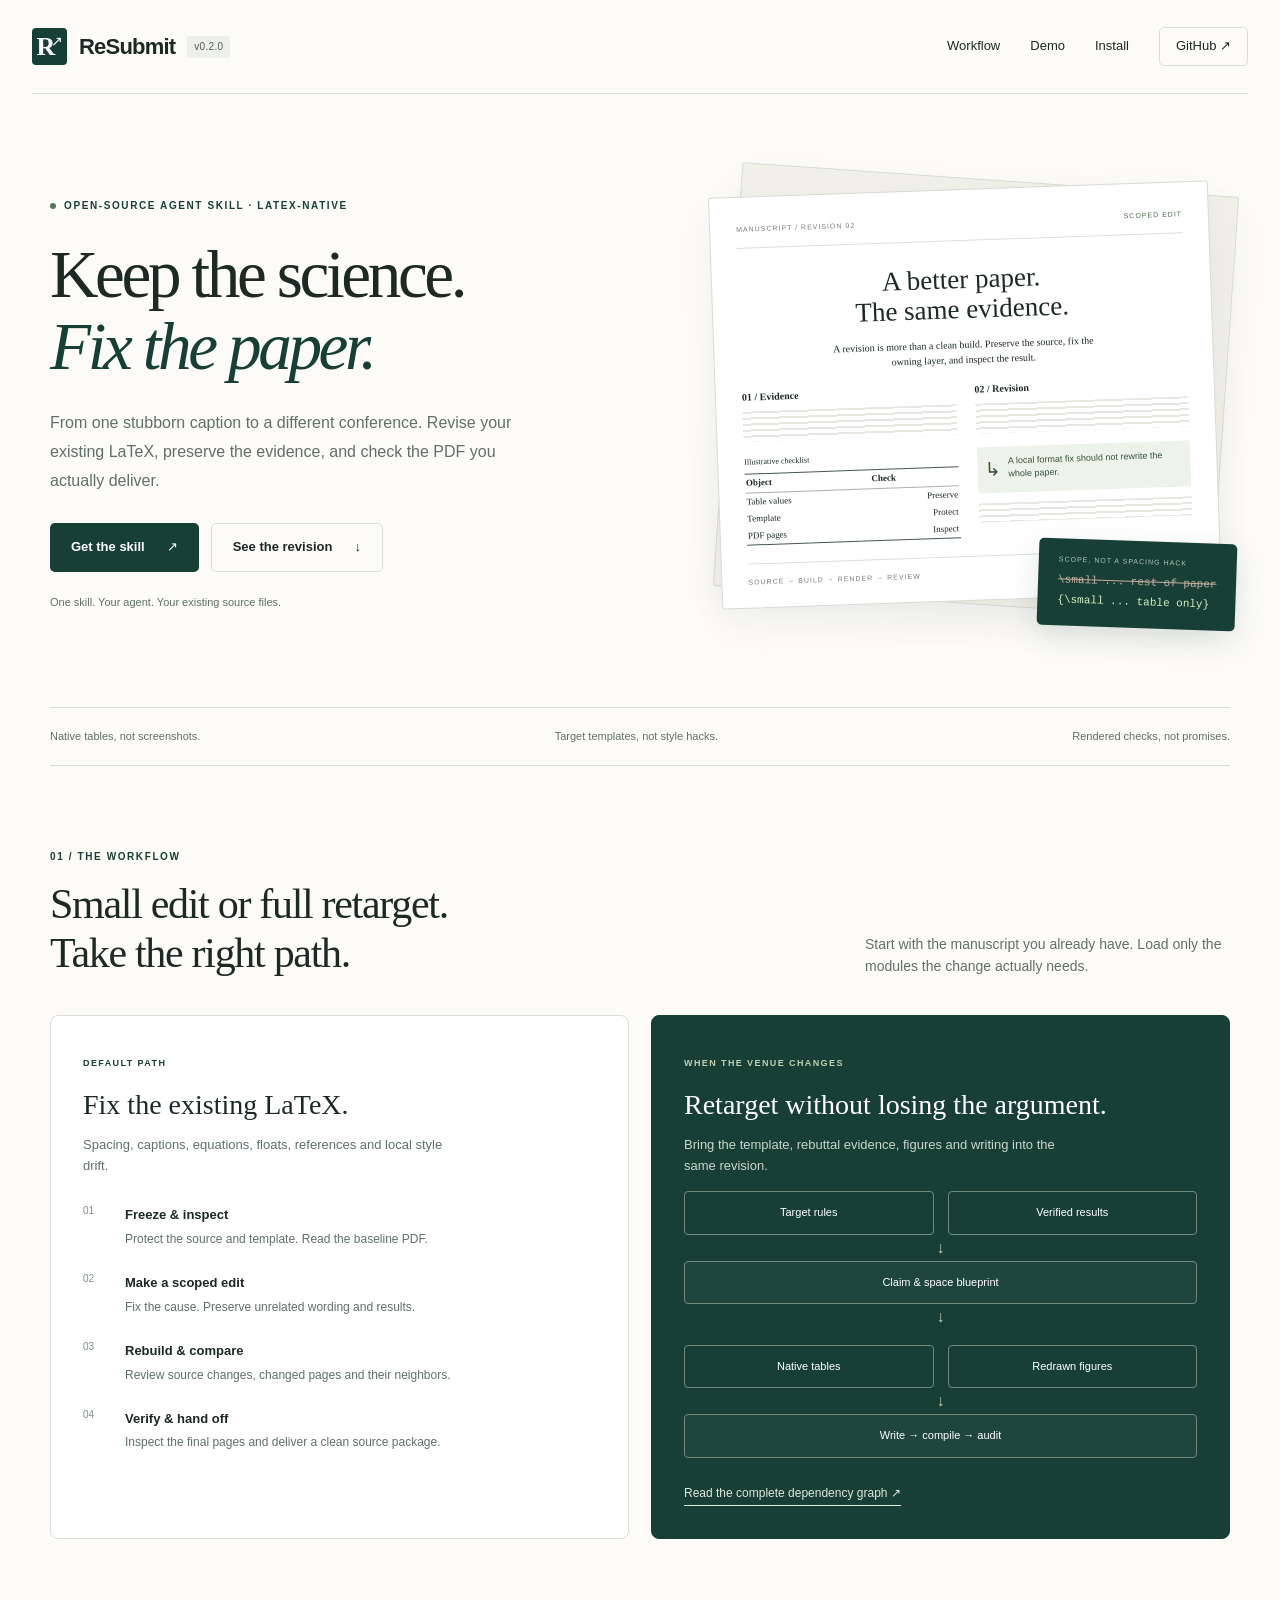
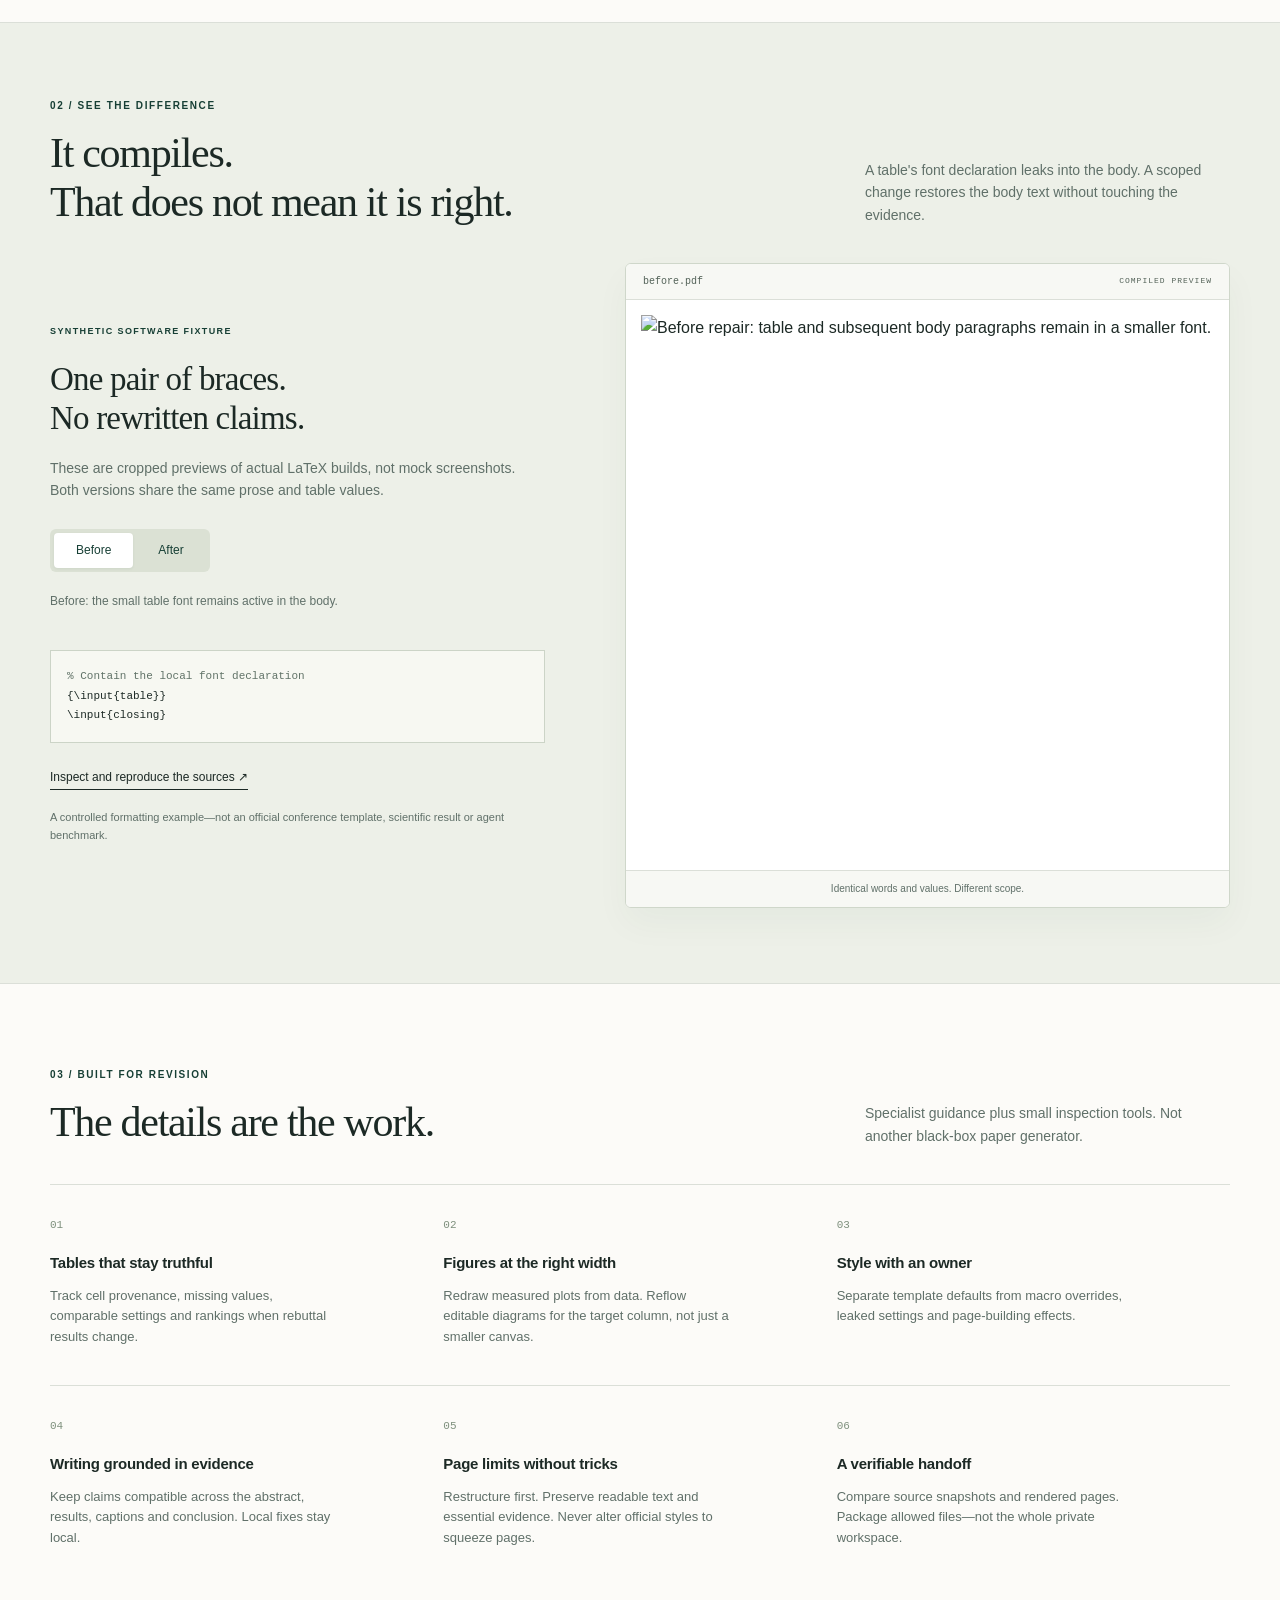
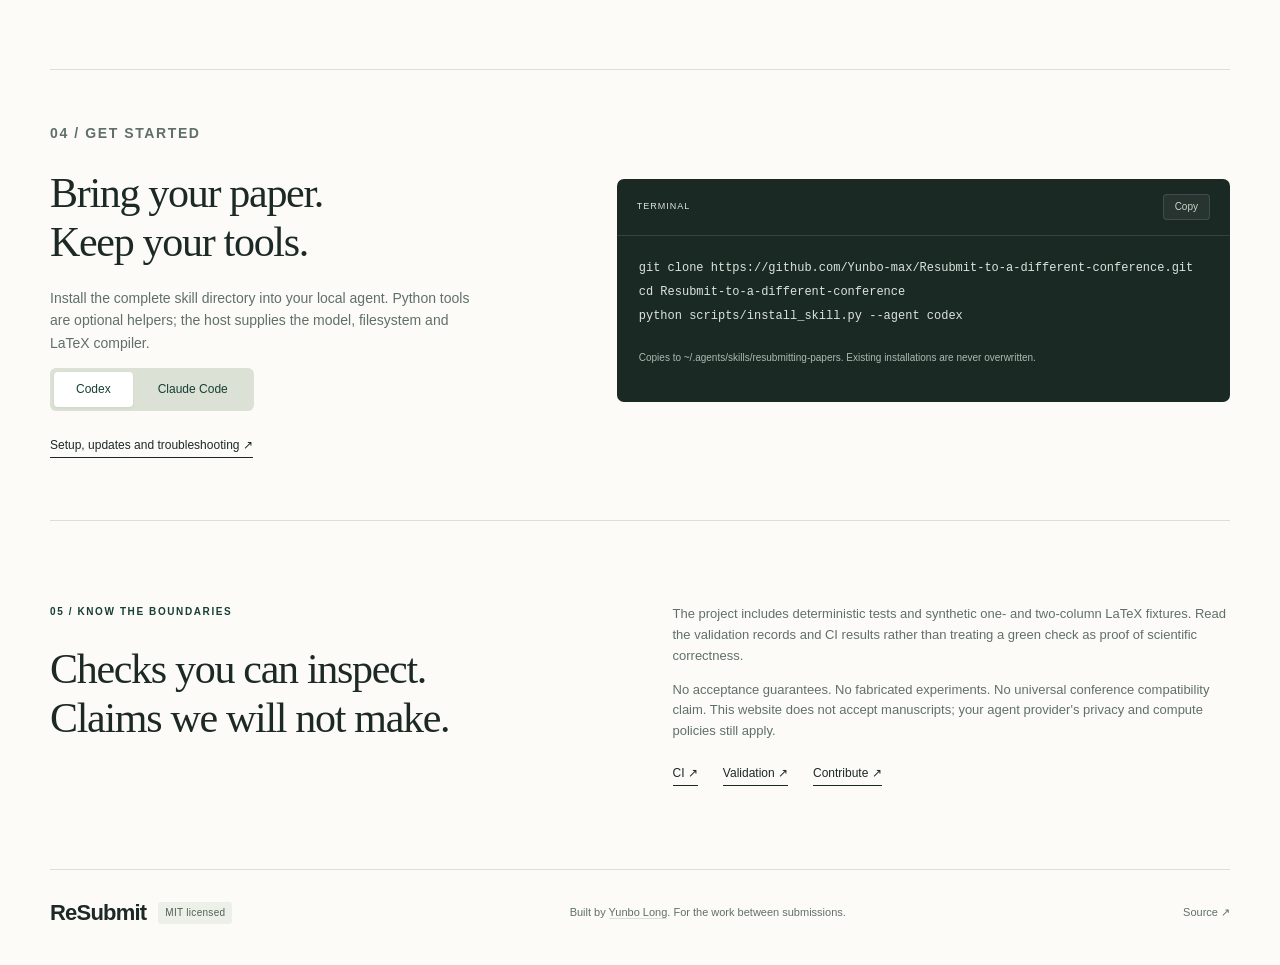
==== site/index.html @ c14625aa "Publish English ReSubmit v0.2.0 with static project site, reproducible LaTeX demo, safe installer an" ====
<!doctype html>
<html lang="en">
<head>
  <meta charset="utf-8">
  <meta name="viewport" content="width=device-width, initial-scale=1">
  <meta name="description" content="ReSubmit is an open-source agent skill for LaTeX-native paper revision: scoped edits, evidence-linked tables, template migration and rendered PDF checks.">
  <meta name="theme-color" content="#173f35">
  <meta property="og:title" content="ReSubmit — Keep the science. Fix the paper.">
  <meta property="og:description" content="A LaTeX-native revision skill for research agents. Edit, rebuild, compare, verify.">
  <meta property="og:type" content="website">
  <title>ReSubmit — LaTeX-native paper revision</title>
  <link rel="icon" href="assets/favicon.svg" type="image/svg+xml">
  <link rel="stylesheet" href="styles.css">
  <script src="app.js" defer></script>
</head>
<body>
<a class="skip" href="#main">Skip to content</a>
<header class="header">
  <a class="brand" href="#main" aria-label="ReSubmit home"><span class="brand-mark" aria-hidden="true">R<span>↗</span></span>ReSubmit<span class="version">v0.2.0</span></a>
  <nav aria-label="Main navigation"><a href="#workflow">Workflow</a><a href="#demo">Demo</a><a href="#install">Install</a><a class="nav-repo" href="https://github.com/Yunbo-max/Resubmit-to-a-different-conference">GitHub <span aria-hidden="true">↗</span></a></nav>
</header>
<main id="main">
  <section class="hero wrap">
    <div class="hero-copy">
      <p class="eyebrow"><span class="dot"></span> Open-source agent skill · LaTeX-native</p>
      <h1>Keep the science.<br><em>Fix the paper.</em></h1>
      <p class="intro">From one stubborn caption to a different conference. Revise your existing LaTeX, preserve the evidence, and check the PDF you actually deliver.</p>
      <div class="actions"><a class="button primary" href="#install">Get the skill <span aria-hidden="true">↗</span></a><a class="button secondary" href="#demo">See the revision <span aria-hidden="true">↓</span></a></div>
      <p class="hero-note">One skill. Your agent. Your existing source files.</p>
    </div>
    <div class="hero-art" aria-label="Illustrative revision checklist, not a live manuscript editor">
      <div class="paper-sheet back" aria-hidden="true"></div>
      <article class="paper-sheet front">
        <div class="paper-top"><span>MANUSCRIPT / REVISION 02</span><span class="paper-status">SCOPED EDIT</span></div>
        <h2>A better paper.<br>The same evidence.</h2>
        <p class="paper-abstract">A revision is more than a clean build. Preserve the source, fix the owning layer, and inspect the result.</p>
        <div class="paper-columns"><div><h3>01 / Evidence</h3><div class="text-lines" aria-hidden="true"></div><table><caption>Illustrative checklist</caption><thead><tr><th>Object</th><th>Check</th></tr></thead><tbody><tr><td>Table values</td><td>Preserve</td></tr><tr><td>Template</td><td>Protect</td></tr><tr><td>PDF pages</td><td>Inspect</td></tr></tbody></table></div><div><h3>02 / Revision</h3><div class="text-lines" aria-hidden="true"></div><div class="annotation"><span>↳</span><p>A local format fix should not rewrite the whole paper.</p></div><div class="text-lines short" aria-hidden="true"></div></div></div>
        <div class="paper-bottom"><span>SOURCE → BUILD → RENDER → REVIEW</span><span>01</span></div>
      </article>
      <div class="code-sticker"><span class="sticker-label">SCOPE, NOT A SPACING HACK</span><code><del>\small ... rest of paper</del><br><ins>{\small ... table only}</ins></code></div>
    </div>
  </section>
  <div class="principles wrap"><span>Native tables, not screenshots.</span><span>Target templates, not style hacks.</span><span>Rendered checks, not promises.</span></div>
  <section class="section wrap" id="workflow">
    <div class="section-head"><div><p class="eyebrow">01 / The workflow</p><h2>Small edit or full retarget.<br>Take the right path.</h2></div><p>Start with the manuscript you already have. Load only the modules the change actually needs.</p></div>
    <div class="workflow-grid">
      <article class="path-card"><span class="path-label">DEFAULT PATH</span><h3>Fix the existing LaTeX.</h3><p>Spacing, captions, equations, floats, references and local style drift.</p><ol class="steps"><li><span>01</span><div><strong>Freeze & inspect</strong><p>Protect the source and template. Read the baseline PDF.</p></div></li><li><span>02</span><div><strong>Make a scoped edit</strong><p>Fix the cause. Preserve unrelated wording and results.</p></div></li><li><span>03</span><div><strong>Rebuild & compare</strong><p>Review source changes, changed pages and their neighbors.</p></div></li><li><span>04</span><div><strong>Verify & hand off</strong><p>Inspect the final pages and deliver a clean source package.</p></div></li></ol></article>
      <article class="path-card dark"><span class="path-label">WHEN THE VENUE CHANGES</span><h3>Retarget without losing the argument.</h3><p>Bring the template, rebuttal evidence, figures and writing into the same revision.</p><div class="flow-pair"><span>Target rules</span><span>Verified results</span></div><div class="flow-arrow" aria-hidden="true">↓</div><div class="flow-node">Claim & space blueprint</div><div class="flow-arrow" aria-hidden="true">↓</div><div class="flow-pair"><span>Native tables</span><span>Redrawn figures</span></div><div class="flow-arrow" aria-hidden="true">↓</div><div class="flow-node">Write → compile → audit</div><a class="text-link" href="https://github.com/Yunbo-max/Resubmit-to-a-different-conference/blob/main/skills/resubmitting-papers/assets/workflow.json">Read the complete dependency graph ↗</a></article>
    </div>
  </section>
  <section class="demo-section" id="demo"><div class="wrap">
    <div class="section-head"><div><p class="eyebrow">02 / See the difference</p><h2>It compiles.<br>That does not mean it is right.</h2></div><p>A table's font declaration leaks into the body. A scoped change restores the body text without touching the evidence.</p></div>
    <div class="demo-layout"><div class="demo-copy"><span class="tag">Synthetic software fixture</span><h3>One pair of braces.<br>No rewritten claims.</h3><p>These are cropped previews of actual LaTeX builds, not mock screenshots. Both versions share the same prose and table values.</p><div class="toggle" role="group" aria-label="Choose a rendered revision"><button type="button" data-state="before" aria-pressed="true">Before</button><button type="button" data-state="after" aria-pressed="false">After</button></div><p id="demo-description" class="demo-status" aria-live="polite">Before: the small table font remains active in the body.</p><pre class="mini-code"><code><span class="muted">% Contain the local font declaration</span>
{\input{table}}
\input{closing}</code></pre><a class="text-link" href="https://github.com/Yunbo-max/Resubmit-to-a-different-conference/tree/main/examples/spacing-leak">Inspect and reproduce the sources ↗</a><p class="fine">A controlled formatting example—not an official conference template, scientific result or agent benchmark.</p></div><figure class="demo-view"><div class="viewer-bar"><span id="demo-filename">before.pdf</span><span>COMPILED PREVIEW</span></div><img id="demo-image" src="assets/demo-before.webp" width="614" height="678" alt="Before repair: table and subsequent body paragraphs remain in a smaller font." loading="lazy"><figcaption>Identical words and values. Different scope.</figcaption></figure></div>
  </div></section>
  <section class="section wrap" id="capabilities"><div class="section-head"><div><p class="eyebrow">03 / Built for revision</p><h2>The details are the work.</h2></div><p>Specialist guidance plus small inspection tools. Not another black-box paper generator.</p></div><div class="features"><article><span>01</span><h3>Tables that stay truthful</h3><p>Track cell provenance, missing values, comparable settings and rankings when rebuttal results change.</p></article><article><span>02</span><h3>Figures at the right width</h3><p>Redraw measured plots from data. Reflow editable diagrams for the target column, not just a smaller canvas.</p></article><article><span>03</span><h3>Style with an owner</h3><p>Separate template defaults from macro overrides, leaked settings and page-building effects.</p></article><article><span>04</span><h3>Writing grounded in evidence</h3><p>Keep claims compatible across the abstract, results, captions and conclusion. Local fixes stay local.</p></article><article><span>05</span><h3>Page limits without tricks</h3><p>Restructure first. Preserve readable text and essential evidence. Never alter official styles to squeeze pages.</p></article><article><span>06</span><h3>A verifiable handoff</h3><p>Compare source snapshots and rendered pages. Package allowed files—not the whole private workspace.</p></article></div></section>
  <section class="install-section wrap" id="install"><div><p class="eyebrow">04 / Get started</p><h2>Bring your paper.<br>Keep your tools.</h2><p>Install the complete skill directory into your local agent. Python tools are optional helpers; the host supplies the model, filesystem and LaTeX compiler.</p><div class="install-options" role="group" aria-label="Agent installation options"><button type="button" data-agent="codex" aria-pressed="true">Codex</button><button type="button" data-agent="claude" aria-pressed="false">Claude Code</button></div><a class="text-link" href="https://github.com/Yunbo-max/Resubmit-to-a-different-conference/blob/main/docs/INSTALL.md">Setup, updates and troubleshooting ↗</a></div><div class="terminal"><div class="terminal-head"><span>TERMINAL</span><button id="copy-install" type="button">Copy</button></div><pre><code id="install-command">git clone https://github.com/Yunbo-max/Resubmit-to-a-different-conference.git
cd Resubmit-to-a-different-conference
python scripts/install_skill.py --agent codex</code></pre><p id="install-note">Copies to ~/.agents/skills/resubmitting-papers. Existing installations are never overwritten.</p><p id="copy-status" aria-live="polite"></p></div></section>
  <section class="section wrap trust"><div><p class="eyebrow">05 / Know the boundaries</p><h2>Checks you can inspect.<br>Claims we will not make.</h2></div><div><p>The project includes deterministic tests and synthetic one- and two-column LaTeX fixtures. Read the validation records and CI results rather than treating a green check as proof of scientific correctness.</p><p>No acceptance guarantees. No fabricated experiments. No universal conference compatibility claim. This website does not accept manuscripts; your agent provider's privacy and compute policies still apply.</p><div class="link-row"><a class="text-link" href="https://github.com/Yunbo-max/Resubmit-to-a-different-conference/actions/workflows/ci.yml">CI ↗</a><a class="text-link" href="https://github.com/Yunbo-max/Resubmit-to-a-different-conference/blob/main/docs/VALIDATION_v0.2.0.md">Validation ↗</a><a class="text-link" href="https://github.com/Yunbo-max/Resubmit-to-a-different-conference/blob/main/CONTRIBUTING.md">Contribute ↗</a></div></div></section>
</main>
<footer class="wrap"><a class="brand" href="#main">ReSubmit<span class="version">MIT licensed</span></a><p>Built by <a href="https://github.com/Yunbo-max">Yunbo Long</a>. For the work between submissions.</p><a href="https://github.com/Yunbo-max/Resubmit-to-a-different-conference">Source ↗</a></footer>
</body>
</html>
---- site/styles.css ----
:root{--bg:#fcfbf8;--ink:#1c2925;--muted:#607069;--green:#173f35;--line:#dbdfd8;--soft:#edf0e8;--serif:Georgia,'Times New Roman',serif;--sans:Inter,ui-sans-serif,-apple-system,BlinkMacSystemFont,'Segoe UI',sans-serif}
*{box-sizing:border-box}
html{scroll-behavior:smooth;scroll-padding-top:100px}
body{margin:0;background:var(--bg);color:var(--ink);font-family:var(--sans);font-size:16px;line-height:1.6}
a{color:inherit;text-decoration:none}
button{font:inherit;cursor:pointer}
a:focus-visible,button:focus-visible{outline:3px solid #bd612e;outline-offset:5px}
button:disabled{cursor:default}
.wrap{width:min(1180px,calc(100% - 80px));margin-inline:auto}
.skip{position:absolute;left:16px;top:-80px;padding:12px;background:white;z-index:100}
.skip:focus{top:12px}
.header{width:min(1300px,calc(100% - 64px));margin:auto;min-height:94px;display:flex;align-items:center;justify-content:space-between;border-bottom:1px solid var(--line);gap:24px}
.brand{display:inline-flex;align-items:center;gap:12px;font-size:22px;font-weight:650;letter-spacing:-.8px}
.brand-mark{font-family:var(--serif);display:inline-flex;align-items:center;justify-content:center;background:var(--green);color:white;width:35px;height:37px;font-size:26px;border-radius:4px}
.brand-mark span{font:14px var(--sans);margin-left:-3px;margin-top:-12px}
.version{font-size:10px;letter-spacing:.3px;font-weight:500;background:var(--soft);color:#526056;padding:3px 7px;border-radius:3px}
.header nav{display:flex;align-items:center;gap:30px;font-size:13px}
.nav-repo{border:1px solid var(--line);padding:8px 16px;border-radius:5px}
.hero{display:grid;grid-template-columns:1.12fr 1fr;gap:56px;padding-top:85px;padding-bottom:76px;align-items:center}
.eyebrow{font-size:10px;letter-spacing:1.6px;text-transform:uppercase;font-weight:650;color:var(--green);display:flex;align-items:center;gap:8px;margin:0 0 25px}
.dot{width:6px;height:6px;border-radius:50%;background:#56765b}
h1,h2,h3,p{margin-top:0}
h1{font:clamp(46px,5.25vw,74px)/1.08 var(--serif);letter-spacing:-3.4px;margin-bottom:25px}
h1 em{font-weight:400;color:var(--green)}
.intro{font-size:16px;line-height:1.8;max-width:480px;color:var(--muted);margin-bottom:28px}
.actions{display:flex;gap:12px}
.button{display:inline-flex;gap:22px;align-items:center;padding:13px 21px;font-size:13px;border-radius:5px;font-weight:550}
.primary{background:var(--green);color:white}
.secondary{border:1px solid var(--line)}
.button:hover,.nav-repo:hover{filter:brightness(.93)}
.hero-note{font-size:11px;color:var(--muted);margin-top:22px;margin-bottom:0}
.hero-art{position:relative;min-height:434px;padding:10px 15px 30px}
.paper-sheet{background:white;border:1px solid #d7dcd3;border-radius:3px;box-shadow:0 16px 40px #1c39250b}
.paper-sheet.back{position:absolute;inset:0 5px 27px 27px;transform:rotate(4deg);background:#f1f0e8}
.paper-sheet.front{position:relative;padding:26px 26px 19px;min-height:389px;transform:rotate(-2deg)}
.paper-top,.paper-bottom{display:flex;justify-content:space-between;font-size:7px;letter-spacing:1px;color:#757d75;gap:8px}
.paper-top{border-bottom:1px solid var(--line);padding-bottom:13px}
.paper-status{color:#46634c}
.paper-sheet h2{font:27px/1.12 var(--serif);text-align:center;margin:23px 0 12px}
.paper-abstract{font:10px/1.5 var(--serif);max-width:290px;text-align:center;margin:0 auto 17px}
.paper-columns{display:grid;grid-template-columns:1fr 1fr;gap:19px}
.paper-columns h3{font:600 10px var(--serif);margin:0 0 9px}
.text-lines{height:30px;background:repeating-linear-gradient(to bottom,#e5e8e1 0,#e5e8e1 2px,transparent 2px,transparent 6px);margin-bottom:14px}
.text-lines.short{height:19px}
.paper-columns table{width:100%;border-collapse:collapse;font:9px/1.7 var(--serif);text-align:left}
.paper-columns caption{font-size:8px;text-align:left;padding-bottom:5px}
.paper-columns th{border-top:1px solid #47574b;border-bottom:1px solid #abb2a8}
.paper-columns td:last-child{text-align:right}
.paper-columns tr:last-child td{border-bottom:1px solid #47574b}
.annotation{display:flex;gap:7px;padding:8px;background:#eef3e9;color:#37513c;margin-bottom:10px}
.annotation p{font-size:9px;line-height:1.5;margin:0}
.annotation span{font-size:19px}
.paper-bottom{border-top:1px solid var(--line);margin-top:18px;padding-top:12px}
.code-sticker{position:absolute;right:-6px;bottom:3px;transform:rotate(2deg);padding:15px 20px;background:var(--green);color:#dce8de;box-shadow:0 10px 30px #173f3520;border-radius:5px;font-size:10px}
.sticker-label{display:block;font-size:7px;letter-spacing:1px;color:#b2cbb9;margin-bottom:6px}
.code-sticker code{font:11px/1.8 ui-monospace,monospace}
.code-sticker del{color:#c5afa0}
.code-sticker ins{text-decoration:none;color:#d6efc0}
.principles{display:flex;justify-content:space-between;gap:20px;border-top:1px solid var(--line);border-bottom:1px solid var(--line);padding:20px 0;font-size:11px;color:var(--muted)}
.section{padding-block:83px}
.section-head{display:flex;justify-content:space-between;align-items:end;gap:50px;margin-bottom:37px}
.section-head h2,.install-section h2,.trust h2{font:42px/1.16 var(--serif);letter-spacing:-1.3px;margin-bottom:0}
.section-head>p{color:var(--muted);font-size:14px;max-width:365px;margin:0}
.section-head .eyebrow{margin-bottom:15px}
.workflow-grid{display:grid;grid-template-columns:1fr 1fr;gap:22px}
.path-card{border:1px solid var(--line);padding:32px;border-radius:8px;background:white}
.path-label,.tag{font-size:9px;letter-spacing:1.4px;font-weight:600;color:var(--green)}
.path-card h3{font:28px/1.2 var(--serif);margin:15px 0 13px}
.path-card>p{font-size:13px;color:var(--muted);max-width:380px}
.steps{list-style:none;margin:25px 0 0;padding:0}
.steps li{display:flex;gap:15px;margin-top:17px}
.steps li>span{font-size:10px;color:#809283;min-width:27px;padding-top:2px}
.steps strong{font-size:13px;font-weight:600}
.steps p{font-size:12px;margin:3px 0;color:var(--muted)}
.dark{background:var(--green);color:white;border-color:var(--green)}
.dark .path-label{color:#c1d0b2}
.dark>p{color:#ccd5ca}
.flow-pair{display:flex;gap:14px;margin-top:15px}
.flow-pair span,.flow-node{border:1px solid #718b7b;padding:12px 13px;text-align:center;flex:1;font-size:11px;border-radius:4px}
.flow-arrow{text-align:center;color:#c1d0b2;line-height:1.6}
.flow-node{background:#ffffff09}
.text-link{font-size:12px;display:inline-block;border-bottom:1px solid currentColor;padding-bottom:2px}
.dark .text-link{margin-top:26px;color:#dfe8da}
.demo-section{padding:75px 0;background:var(--soft);border-block:1px solid var(--line)}
.demo-layout{display:grid;grid-template-columns:.9fr 1.1fr;gap:80px;align-items:center}
.demo-copy h3{font:33px/1.2 var(--serif);letter-spacing:-.8px;margin:18px 0}
.demo-copy>p{font-size:14px;color:var(--muted)}
.toggle,.install-options{display:inline-flex;gap:3px;padding:4px;background:#dbe1d4;border-radius:6px;margin:13px 0}
.toggle button,.install-options button{padding:8px 22px;border:0;background:transparent;color:var(--green);border-radius:4px;font-size:12px}
.toggle button[aria-pressed=true],.install-options button[aria-pressed=true]{background:white;box-shadow:0 1px 3px #173f3510}
.demo-status{min-height:46px;margin-top:7px;font-size:12px!important}
.mini-code{font-size:11px;line-height:1.8;border:1px solid #ccd4c7;background:#f7f8f2;padding:16px;white-space:pre-wrap;margin-bottom:20px}
.muted{color:#617368}
.fine{font-size:11px!important;margin-top:19px}
.demo-view{margin:0;background:white;border:1px solid #cfd7ca;border-radius:6px;overflow:hidden;box-shadow:0 16px 35px #2541330a}
.viewer-bar{display:flex;justify-content:space-between;gap:10px;padding:12px 17px;border-bottom:1px solid var(--line);font:10px ui-monospace,monospace;color:#536258;background:#f7f8f4}
.viewer-bar span:last-child{font-size:8px;letter-spacing:1px}
.demo-view img{display:block;width:100%;height:570px;object-fit:contain;object-position:top;padding:15px}
.demo-view figcaption{font-size:10px;text-align:center;color:var(--muted);padding:10px;background:#f7f8f4;border-top:1px solid var(--line)}
.features{display:grid;grid-template-columns:repeat(3,1fr);gap:0}
.features article{padding:25px 27px 24px 0;border-top:1px solid var(--line)}
.features span{font:11px ui-monospace,monospace;color:#7e907d}
.features h3{font-size:15px;margin:15px 0 11px;letter-spacing:-.25px}
.features p{font-size:13px;color:var(--muted);max-width:290px}
.install-section{display:grid;grid-template-columns:.9fr 1.1fr;gap:65px;align-items:center;padding:52px 0 62px;border-block:1px solid var(--line)}
.install-section h2{margin-bottom:20px}
.install-section p{font-size:14px;color:var(--muted);max-width:440px}
.install-options{display:flex;width:fit-content;margin-bottom:20px}
.terminal{background:#1b2925;color:#dbe4dc;border-radius:7px;overflow:hidden;min-width:0}
.terminal-head{display:flex;align-items:center;justify-content:space-between;padding:15px 20px;border-bottom:1px solid #ffffff1f;font-size:9px;letter-spacing:1px}
.terminal-head button{background:#ffffff0e;color:#c6d7c9;border:1px solid #ffffff20;border-radius:4px;font-size:10px;padding:4px 11px}
.terminal pre{padding:8px 22px 10px;white-space:pre-wrap;overflow-wrap:anywhere;font:12px/2 ui-monospace,monospace}
.terminal p{padding:0 22px;color:#acbbaf;font-size:10px;max-width:none}
.terminal #copy-status{min-height:16px}
.trust{display:grid;grid-template-columns:1fr 1fr;gap:65px}
.trust p{font-size:13px;color:var(--muted)}
.trust .eyebrow{font-size:10px;color:var(--green)}
.link-row{display:flex;gap:25px;margin-top:22px}
footer{border-top:1px solid var(--line);padding:25px 0 35px;display:flex;gap:20px;align-items:center;justify-content:space-between}
footer p,footer>a:last-child{font-size:11px;color:var(--muted);margin:0}
footer p a{border-bottom:1px solid var(--line)}
@media(min-width:1450px){.hero{padding-block:100px}
.hero-art{transform:scale(1.03)}
}
@media(max-width:980px){.wrap{width:calc(100% - 48px)}
.hero{gap:28px;padding-top:60px}
h1{font-size:54px;letter-spacing:-2.5px}
.hero-art{padding-inline:0;min-height:400px}
.paper-sheet.front{padding:21px 17px}
.paper-top{font-size:6px}
.code-sticker{right:-5px}
.section-head h2,.install-section h2,.trust h2{font-size:35px}
.demo-layout{gap:35px}
.demo-view img{height:500px}
.install-section,.trust{gap:35px}
.header nav{gap:20px}
}
@media(max-width:700px){html{scroll-padding-top:30px}
.wrap{width:calc(100% - 36px)}
.header{width:calc(100% - 36px);min-height:80px;gap:15px}
.brand{font-size:21px}
.header .version{display:none}
.header nav{gap:16px;font-size:11px}
.header nav>a:first-child{display:none}
.nav-repo{padding:6px 9px}
.hero{grid-template-columns:1fr;padding-top:47px;padding-bottom:36px;gap:40px}
h1{font-size:55px;letter-spacing:-2.8px}
.intro{font-size:15px}
.eyebrow{font-size:9px;letter-spacing:1.2px}
.hero-art{max-width:450px;width:100%;margin:auto;min-height:425px;padding:8px 12px 35px}
.paper-sheet.front{padding:22px}
.code-sticker{right:2px;bottom:5px}
.principles{flex-direction:column;gap:8px;padding:17px 0;font-size:11px}
.section{padding-block:52px}
.section-head{display:block;margin-bottom:27px}
.section-head h2,.install-section h2,.trust h2{font-size:34px}
.section-head>p{margin-top:20px;max-width:100%;font-size:13px}
.workflow-grid,.demo-layout,.install-section,.trust{grid-template-columns:1fr}
.path-card{padding:25px}
.path-card h3{font-size:26px}
.demo-section{padding-block:49px}
.demo-layout{gap:28px}
.demo-view img{height:auto;min-height:400px;max-height:640px;object-fit:contain}
.features{grid-template-columns:1fr 1fr;column-gap:22px}
.features article{padding-right:0}
.features h3{font-size:14px}
.features p{font-size:12px}
.install-section{padding-block:40px;gap:27px}
.terminal pre{font-size:11px}
.trust{gap:25px}
footer{flex-wrap:wrap;row-gap:17px}
footer p{width:100%;order:3}
footer .brand{font-size:19px}
}
@media(prefers-reduced-motion:reduce){html{scroll-behavior:auto}
*{transition:none!important}
}


.tag{text-transform:uppercase}

@media(max-width:380px){.header nav>a[href="#demo"]{display:none}
}
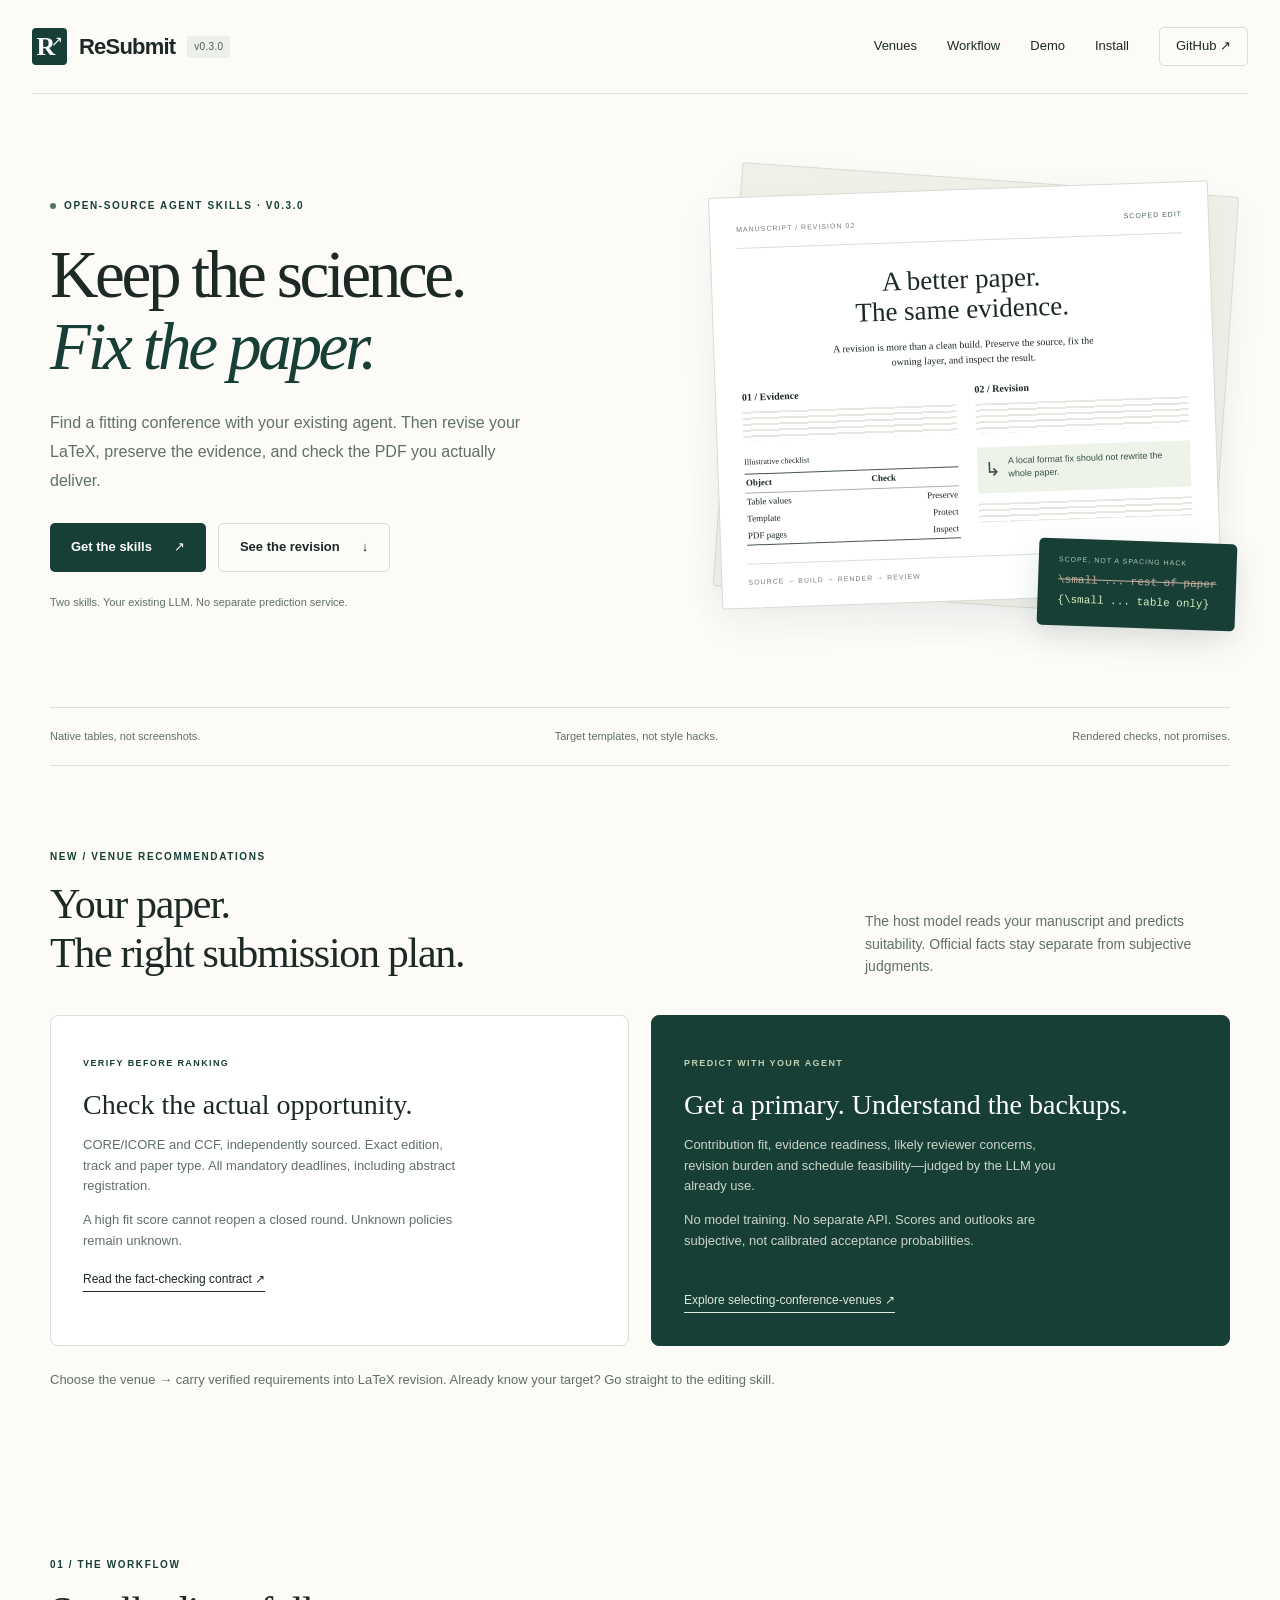
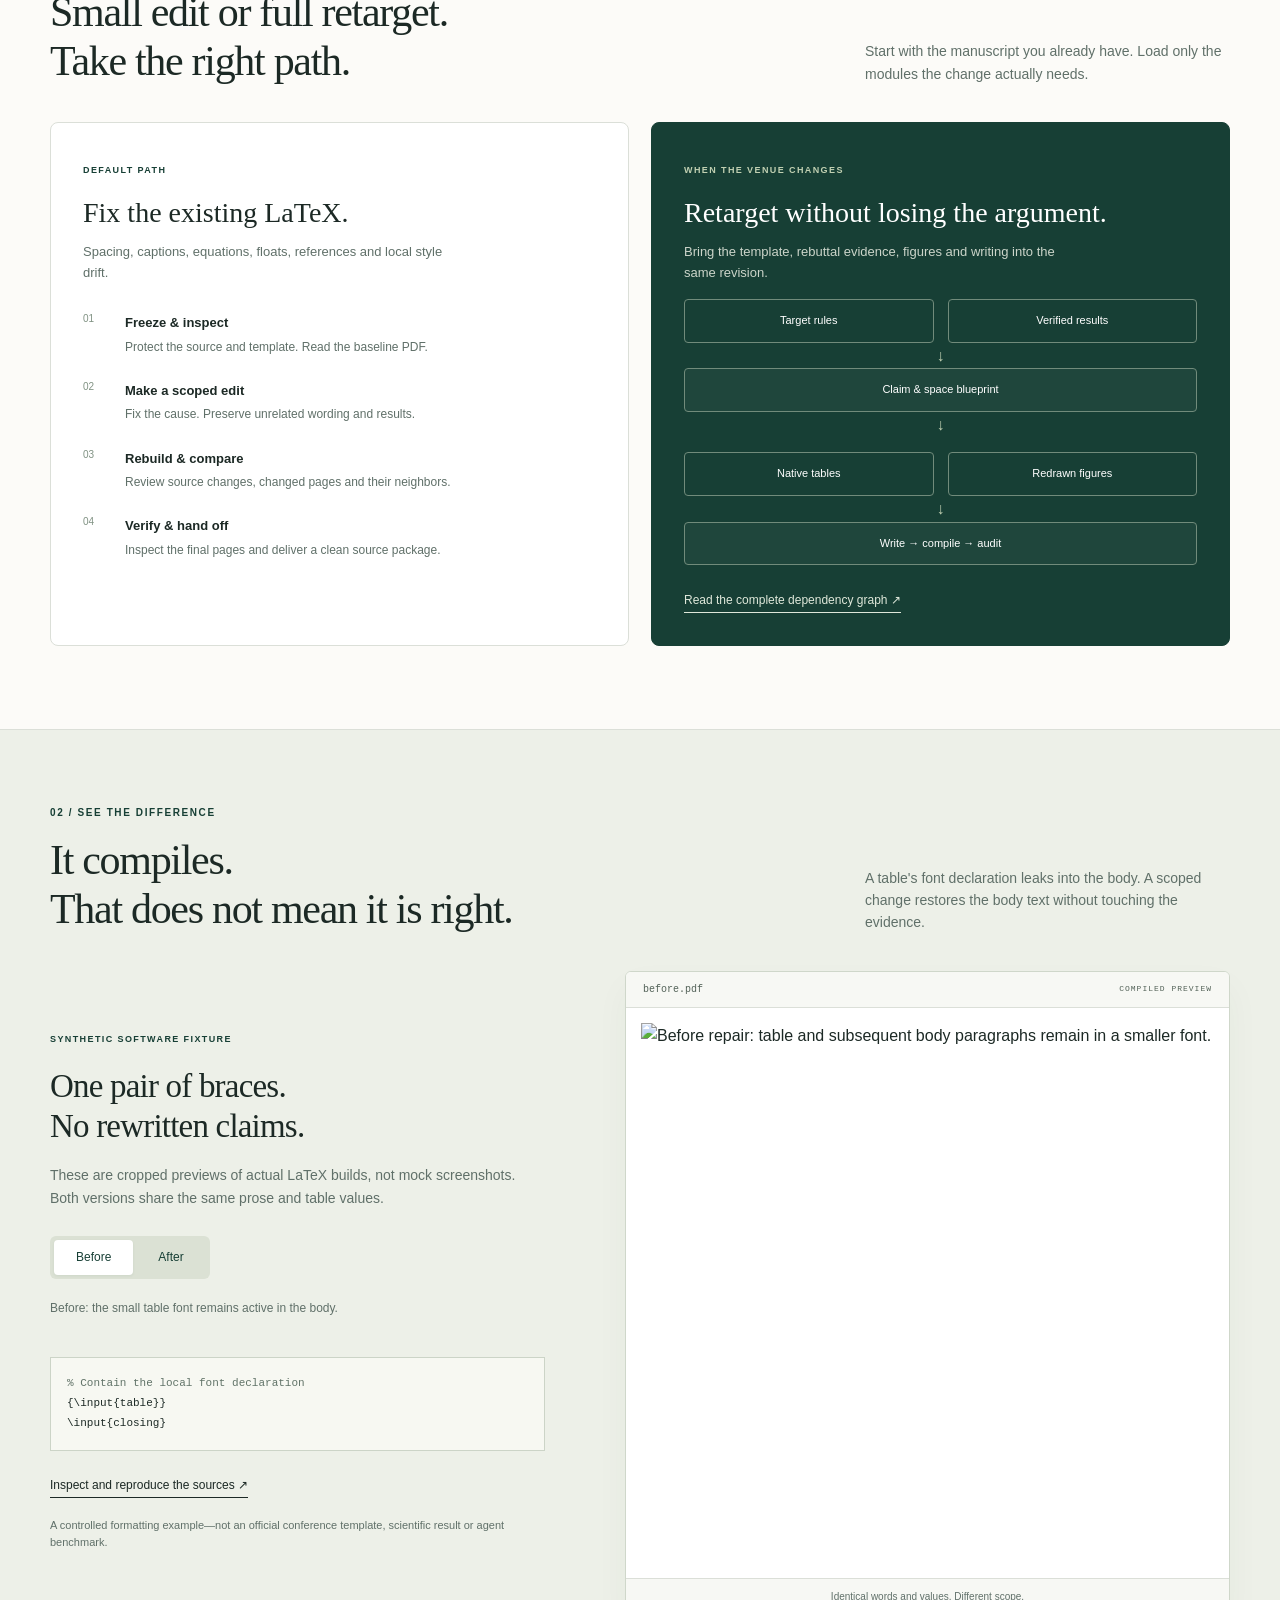
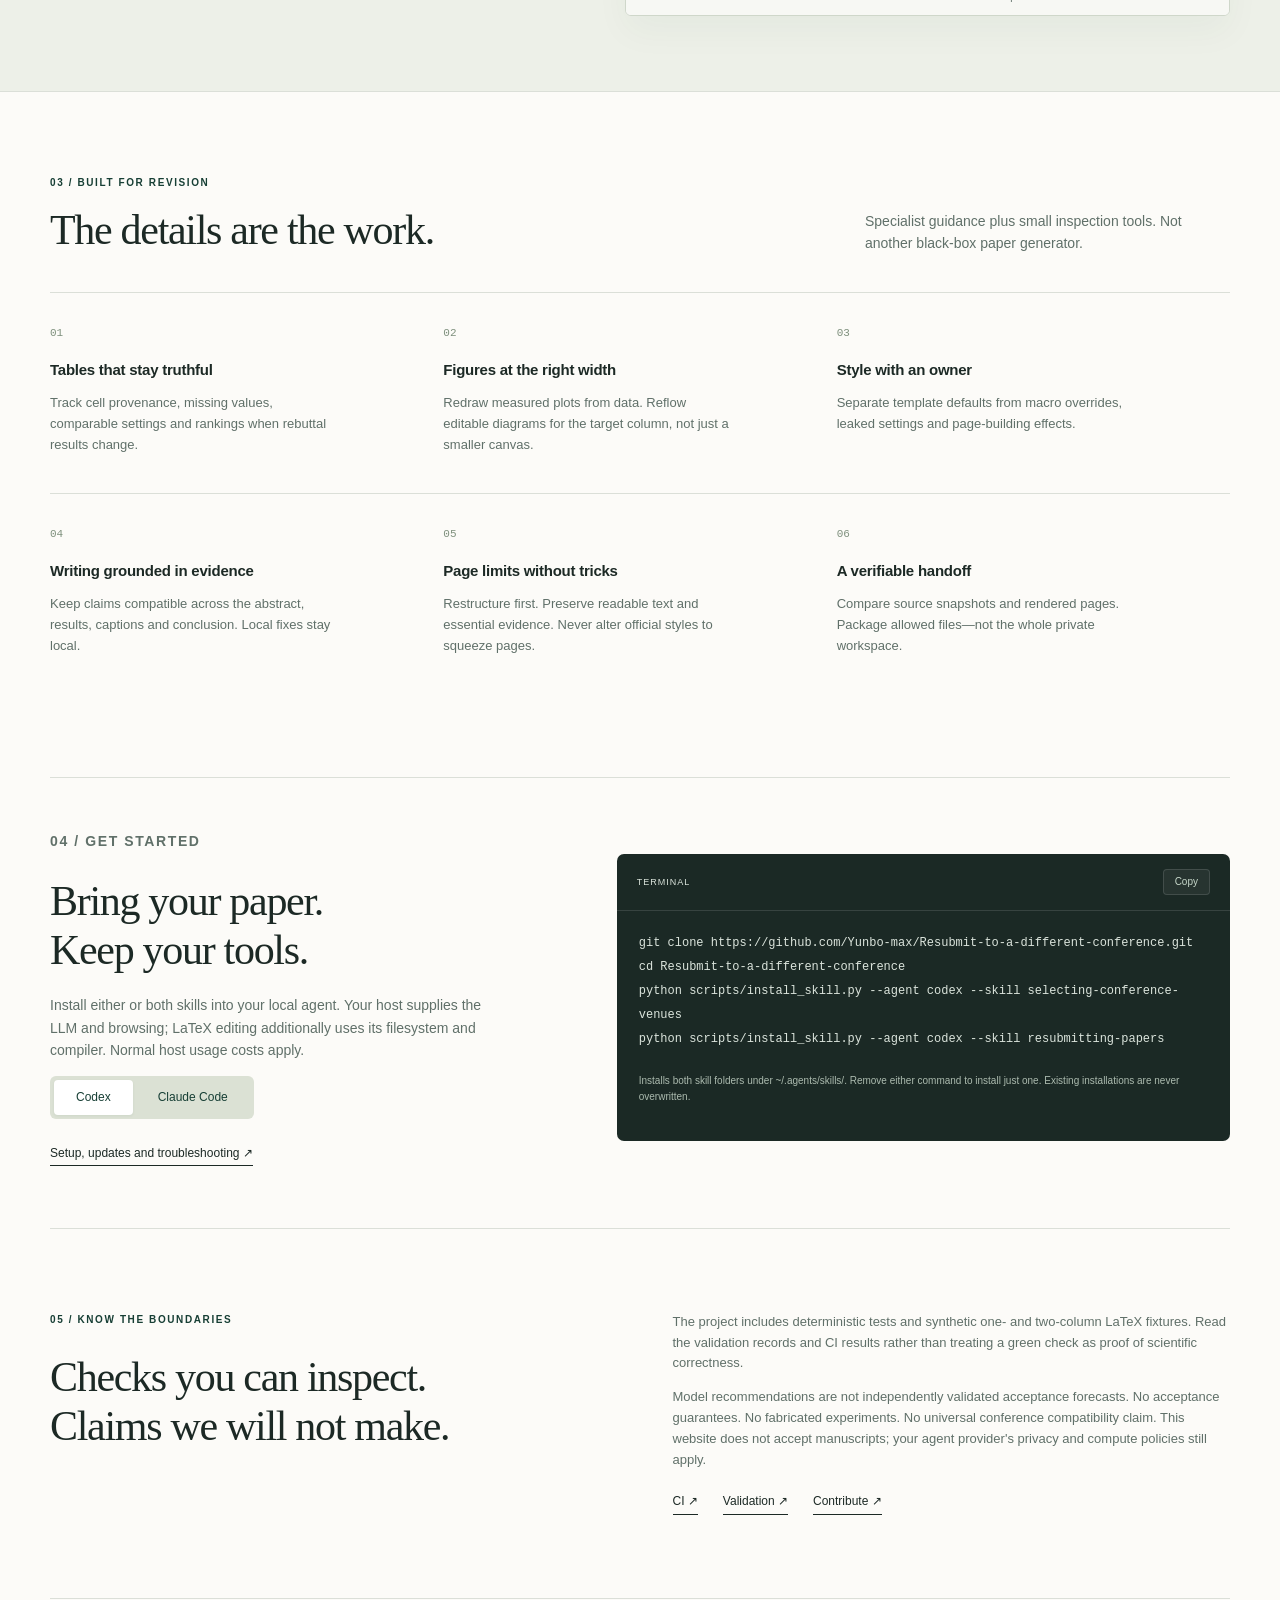
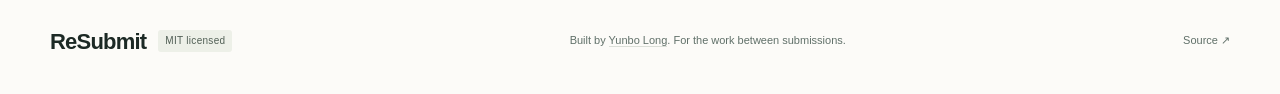
==== commit a8688e45: "Release v0.3.0: host-LLM conference recommendations, CORE/CCF eligibility, dual-skill install and En" ====
--- a/site/index.html
+++ b/site/index.html
@@ -3,30 +3,31 @@
 <head>
   <meta charset="utf-8">
   <meta name="viewport" content="width=device-width, initial-scale=1">
-  <meta name="description" content="ReSubmit is an open-source agent skill for LaTeX-native paper revision: scoped edits, evidence-linked tables, template migration and rendered PDF checks.">
+  <meta name="description" content="ReSubmit: open-source skills for host-LLM conference recommendations and LaTeX-native revision. Verify rankings and deadlines, predict fit, and preserve the science.">
   <meta name="theme-color" content="#173f35">
   <meta property="og:title" content="ReSubmit — Keep the science. Fix the paper.">
-  <meta property="og:description" content="A LaTeX-native revision skill for research agents. Edit, rebuild, compare, verify.">
+  <meta property="og:description" content="Choose a venue with your existing agent, then revise the LaTeX. No model training or separate prediction API.">
   <meta property="og:type" content="website">
-  <title>ReSubmit — LaTeX-native paper revision</title>
+  <title>ReSubmit — Conference recommendations and LaTeX revision</title>
   <link rel="icon" href="assets/favicon.svg" type="image/svg+xml">
   <link rel="stylesheet" href="styles.css">
+  <style>.venue-handoff{font-size:13px;color:var(--muted);margin:24px 0 0}@media(max-width:700px){.header nav>a[href="#venues"]{display:inline}.header nav>a[href="#workflow"],.header nav>a[href="#demo"]{display:none}}</style>
   <script src="app.js" defer></script>
 </head>
 <body>
 <a class="skip" href="#main">Skip to content</a>
 <header class="header">
-  <a class="brand" href="#main" aria-label="ReSubmit home"><span class="brand-mark" aria-hidden="true">R<span>↗</span></span>ReSubmit<span class="version">v0.2.0</span></a>
-  <nav aria-label="Main navigation"><a href="#workflow">Workflow</a><a href="#demo">Demo</a><a href="#install">Install</a><a class="nav-repo" href="https://github.com/Yunbo-max/Resubmit-to-a-different-conference">GitHub <span aria-hidden="true">↗</span></a></nav>
+  <a class="brand" href="#main" aria-label="ReSubmit home"><span class="brand-mark" aria-hidden="true">R<span>↗</span></span>ReSubmit<span class="version">v0.3.0</span></a>
+  <nav aria-label="Main navigation"><a href="#venues">Venues</a><a href="#workflow">Workflow</a><a href="#demo">Demo</a><a href="#install">Install</a><a class="nav-repo" href="https://github.com/Yunbo-max/Resubmit-to-a-different-conference">GitHub <span aria-hidden="true">↗</span></a></nav>
 </header>
 <main id="main">
   <section class="hero wrap">
     <div class="hero-copy">
-      <p class="eyebrow"><span class="dot"></span> Open-source agent skill · LaTeX-native</p>
+      <p class="eyebrow"><span class="dot"></span> Open-source Agent Skills · v0.3.0</p>
       <h1>Keep the science.<br><em>Fix the paper.</em></h1>
-      <p class="intro">From one stubborn caption to a different conference. Revise your existing LaTeX, preserve the evidence, and check the PDF you actually deliver.</p>
-      <div class="actions"><a class="button primary" href="#install">Get the skill <span aria-hidden="true">↗</span></a><a class="button secondary" href="#demo">See the revision <span aria-hidden="true">↓</span></a></div>
-      <p class="hero-note">One skill. Your agent. Your existing source files.</p>
+      <p class="intro">Find a fitting conference with your existing agent. Then revise your LaTeX, preserve the evidence, and check the PDF you actually deliver.</p>
+      <div class="actions"><a class="button primary" href="#install">Get the skills <span aria-hidden="true">↗</span></a><a class="button secondary" href="#demo">See the revision <span aria-hidden="true">↓</span></a></div>
+      <p class="hero-note">Two skills. Your existing LLM. No separate prediction service.</p>
     </div>
     <div class="hero-art" aria-label="Illustrative revision checklist, not a live manuscript editor">
       <div class="paper-sheet back" aria-hidden="true"></div>
@@ -41,6 +42,14 @@
     </div>
   </section>
   <div class="principles wrap"><span>Native tables, not screenshots.</span><span>Target templates, not style hacks.</span><span>Rendered checks, not promises.</span></div>
+  <section class="section wrap" id="venues">
+    <div class="section-head"><div><p class="eyebrow">NEW / Venue recommendations</p><h2>Your paper.<br>The right submission plan.</h2></div><p>The host model reads your manuscript and predicts suitability. Official facts stay separate from subjective judgments.</p></div>
+    <div class="workflow-grid">
+      <article class="path-card"><span class="path-label">VERIFY BEFORE RANKING</span><h3>Check the actual opportunity.</h3><p>CORE/ICORE and CCF, independently sourced. Exact edition, track and paper type. All mandatory deadlines, including abstract registration.</p><p>A high fit score cannot reopen a closed round. Unknown policies remain unknown.</p><a class="text-link" href="https://github.com/Yunbo-max/Resubmit-to-a-different-conference/blob/main/skills/selecting-conference-venues/references/verification.md">Read the fact-checking contract ↗</a></article>
+      <article class="path-card dark"><span class="path-label">PREDICT WITH YOUR AGENT</span><h3>Get a primary. Understand the backups.</h3><p>Contribution fit, evidence readiness, likely reviewer concerns, revision burden and schedule feasibility—judged by the LLM you already use.</p><p>No model training. No separate API. Scores and outlooks are subjective, not calibrated acceptance probabilities.</p><a class="text-link" href="https://github.com/Yunbo-max/Resubmit-to-a-different-conference/blob/main/skills/selecting-conference-venues/SKILL.md">Explore selecting-conference-venues ↗</a></article>
+    </div>
+    <p class="venue-handoff">Choose the venue → carry verified requirements into LaTeX revision. Already know your target? Go straight to the editing skill.</p>
+  </section>
   <section class="section wrap" id="workflow">
     <div class="section-head"><div><p class="eyebrow">01 / The workflow</p><h2>Small edit or full retarget.<br>Take the right path.</h2></div><p>Start with the manuscript you already have. Load only the modules the change actually needs.</p></div>
     <div class="workflow-grid">
@@ -55,10 +64,11 @@
 \input{closing}</code></pre><a class="text-link" href="https://github.com/Yunbo-max/Resubmit-to-a-different-conference/tree/main/examples/spacing-leak">Inspect and reproduce the sources ↗</a><p class="fine">A controlled formatting example—not an official conference template, scientific result or agent benchmark.</p></div><figure class="demo-view"><div class="viewer-bar"><span id="demo-filename">before.pdf</span><span>COMPILED PREVIEW</span></div><img id="demo-image" src="assets/demo-before.webp" width="614" height="678" alt="Before repair: table and subsequent body paragraphs remain in a smaller font." loading="lazy"><figcaption>Identical words and values. Different scope.</figcaption></figure></div>
   </div></section>
   <section class="section wrap" id="capabilities"><div class="section-head"><div><p class="eyebrow">03 / Built for revision</p><h2>The details are the work.</h2></div><p>Specialist guidance plus small inspection tools. Not another black-box paper generator.</p></div><div class="features"><article><span>01</span><h3>Tables that stay truthful</h3><p>Track cell provenance, missing values, comparable settings and rankings when rebuttal results change.</p></article><article><span>02</span><h3>Figures at the right width</h3><p>Redraw measured plots from data. Reflow editable diagrams for the target column, not just a smaller canvas.</p></article><article><span>03</span><h3>Style with an owner</h3><p>Separate template defaults from macro overrides, leaked settings and page-building effects.</p></article><article><span>04</span><h3>Writing grounded in evidence</h3><p>Keep claims compatible across the abstract, results, captions and conclusion. Local fixes stay local.</p></article><article><span>05</span><h3>Page limits without tricks</h3><p>Restructure first. Preserve readable text and essential evidence. Never alter official styles to squeeze pages.</p></article><article><span>06</span><h3>A verifiable handoff</h3><p>Compare source snapshots and rendered pages. Package allowed files—not the whole private workspace.</p></article></div></section>
-  <section class="install-section wrap" id="install"><div><p class="eyebrow">04 / Get started</p><h2>Bring your paper.<br>Keep your tools.</h2><p>Install the complete skill directory into your local agent. Python tools are optional helpers; the host supplies the model, filesystem and LaTeX compiler.</p><div class="install-options" role="group" aria-label="Agent installation options"><button type="button" data-agent="codex" aria-pressed="true">Codex</button><button type="button" data-agent="claude" aria-pressed="false">Claude Code</button></div><a class="text-link" href="https://github.com/Yunbo-max/Resubmit-to-a-different-conference/blob/main/docs/INSTALL.md">Setup, updates and troubleshooting ↗</a></div><div class="terminal"><div class="terminal-head"><span>TERMINAL</span><button id="copy-install" type="button">Copy</button></div><pre><code id="install-command">git clone https://github.com/Yunbo-max/Resubmit-to-a-different-conference.git
+  <section class="install-section wrap" id="install"><div><p class="eyebrow">04 / Get started</p><h2>Bring your paper.<br>Keep your tools.</h2><p>Install either or both skills into your local agent. Your host supplies the LLM and browsing; LaTeX editing additionally uses its filesystem and compiler. Normal host usage costs apply.</p><div class="install-options" role="group" aria-label="Agent installation options"><button type="button" data-agent="codex" aria-pressed="true">Codex</button><button type="button" data-agent="claude" aria-pressed="false">Claude Code</button></div><a class="text-link" href="https://github.com/Yunbo-max/Resubmit-to-a-different-conference/blob/main/docs/INSTALL.md">Setup, updates and troubleshooting ↗</a></div><div class="terminal"><div class="terminal-head"><span>TERMINAL</span><button id="copy-install" type="button">Copy</button></div><pre><code id="install-command">git clone https://github.com/Yunbo-max/Resubmit-to-a-different-conference.git
 cd Resubmit-to-a-different-conference
-python scripts/install_skill.py --agent codex</code></pre><p id="install-note">Copies to ~/.agents/skills/resubmitting-papers. Existing installations are never overwritten.</p><p id="copy-status" aria-live="polite"></p></div></section>
-  <section class="section wrap trust"><div><p class="eyebrow">05 / Know the boundaries</p><h2>Checks you can inspect.<br>Claims we will not make.</h2></div><div><p>The project includes deterministic tests and synthetic one- and two-column LaTeX fixtures. Read the validation records and CI results rather than treating a green check as proof of scientific correctness.</p><p>No acceptance guarantees. No fabricated experiments. No universal conference compatibility claim. This website does not accept manuscripts; your agent provider's privacy and compute policies still apply.</p><div class="link-row"><a class="text-link" href="https://github.com/Yunbo-max/Resubmit-to-a-different-conference/actions/workflows/ci.yml">CI ↗</a><a class="text-link" href="https://github.com/Yunbo-max/Resubmit-to-a-different-conference/blob/main/docs/VALIDATION_v0.2.0.md">Validation ↗</a><a class="text-link" href="https://github.com/Yunbo-max/Resubmit-to-a-different-conference/blob/main/CONTRIBUTING.md">Contribute ↗</a></div></div></section>
+python scripts/install_skill.py --agent codex --skill selecting-conference-venues
+python scripts/install_skill.py --agent codex --skill resubmitting-papers</code></pre><p id="install-note">Installs both skill folders under ~/.agents/skills/. Remove either command to install just one. Existing installations are never overwritten.</p><p id="copy-status" aria-live="polite"></p></div></section>
+  <section class="section wrap trust"><div><p class="eyebrow">05 / Know the boundaries</p><h2>Checks you can inspect.<br>Claims we will not make.</h2></div><div><p>The project includes deterministic tests and synthetic one- and two-column LaTeX fixtures. Read the validation records and CI results rather than treating a green check as proof of scientific correctness.</p><p>Model recommendations are not independently validated acceptance forecasts. No acceptance guarantees. No fabricated experiments. No universal conference compatibility claim. This website does not accept manuscripts; your agent provider's privacy and compute policies still apply.</p><div class="link-row"><a class="text-link" href="https://github.com/Yunbo-max/Resubmit-to-a-different-conference/actions/workflows/ci.yml">CI ↗</a><a class="text-link" href="https://github.com/Yunbo-max/Resubmit-to-a-different-conference/blob/main/docs/VALIDATION_v0.3.0.md">Validation ↗</a><a class="text-link" href="https://github.com/Yunbo-max/Resubmit-to-a-different-conference/blob/main/CONTRIBUTING.md">Contribute ↗</a></div></div></section>
 </main>
 <footer class="wrap"><a class="brand" href="#main">ReSubmit<span class="version">MIT licensed</span></a><p>Built by <a href="https://github.com/Yunbo-max">Yunbo Long</a>. For the work between submissions.</p><a href="https://github.com/Yunbo-max/Resubmit-to-a-different-conference">Source ↗</a></footer>
 </body>
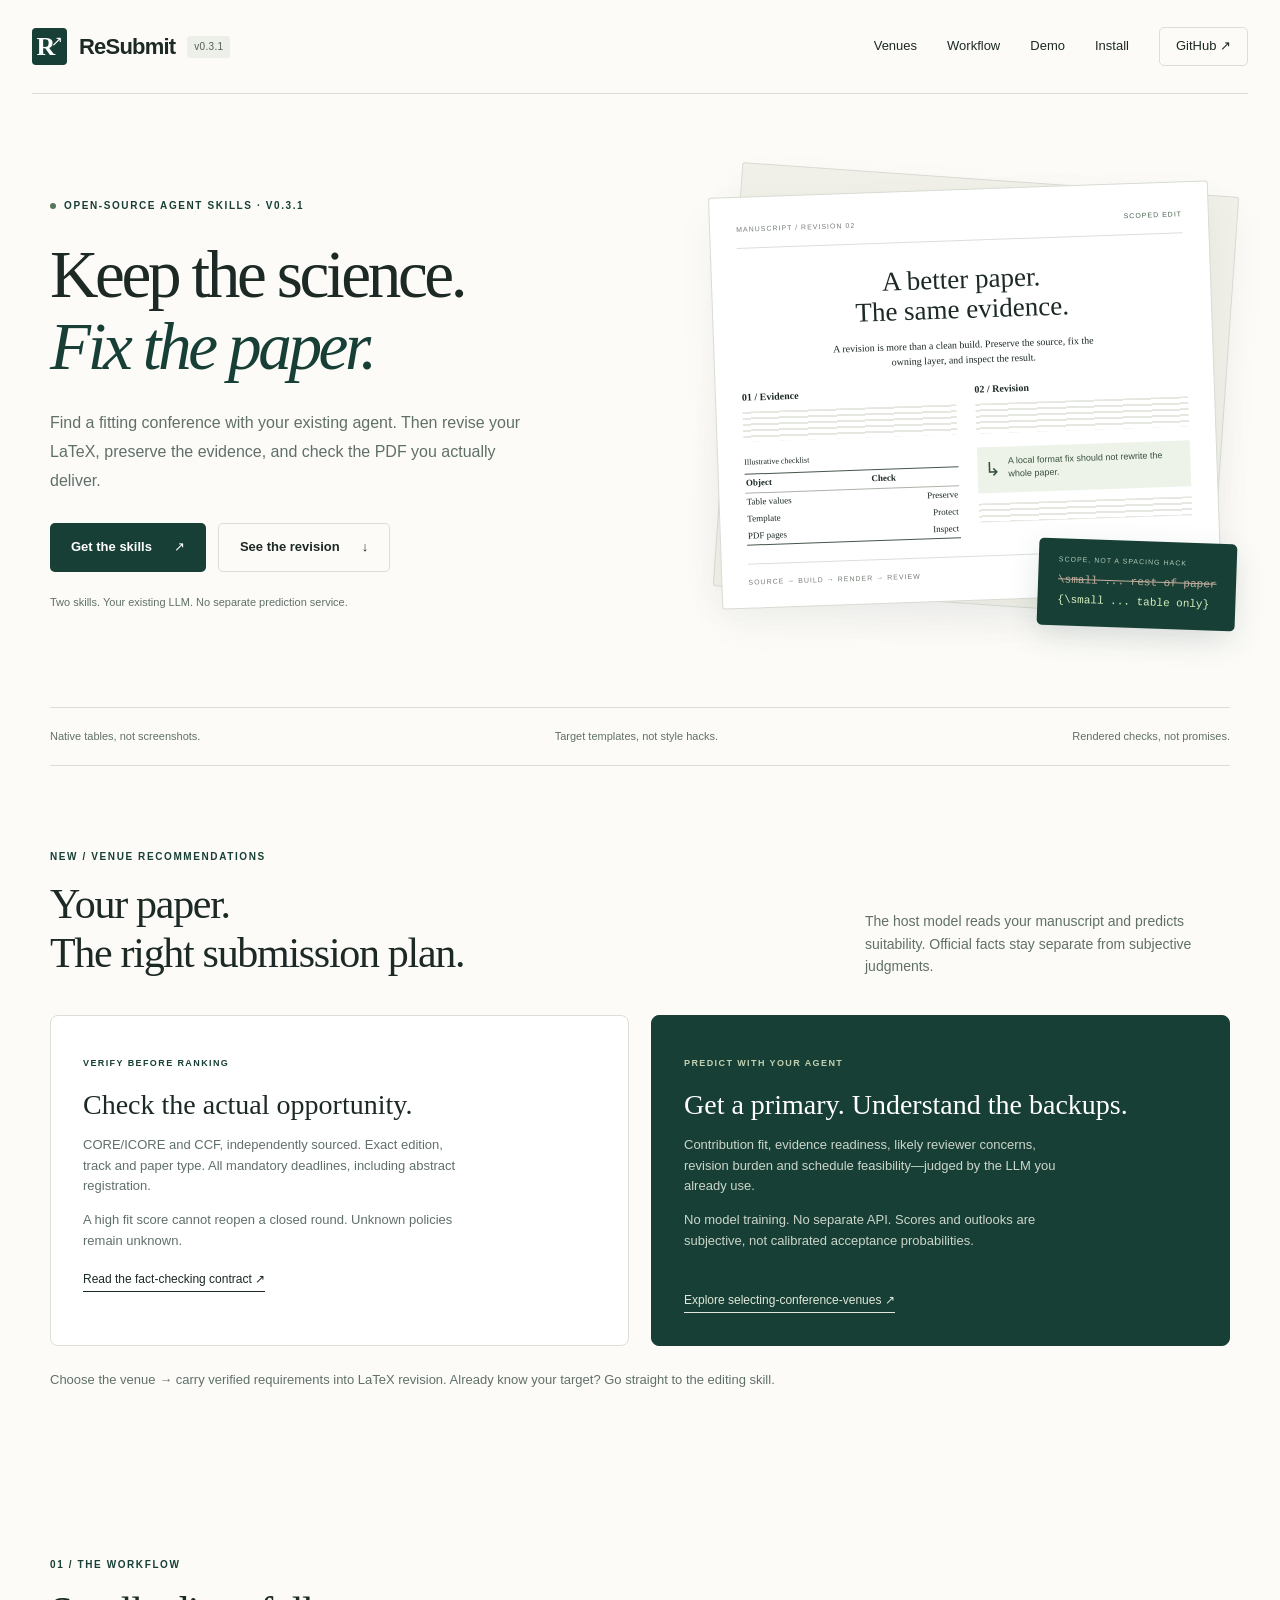
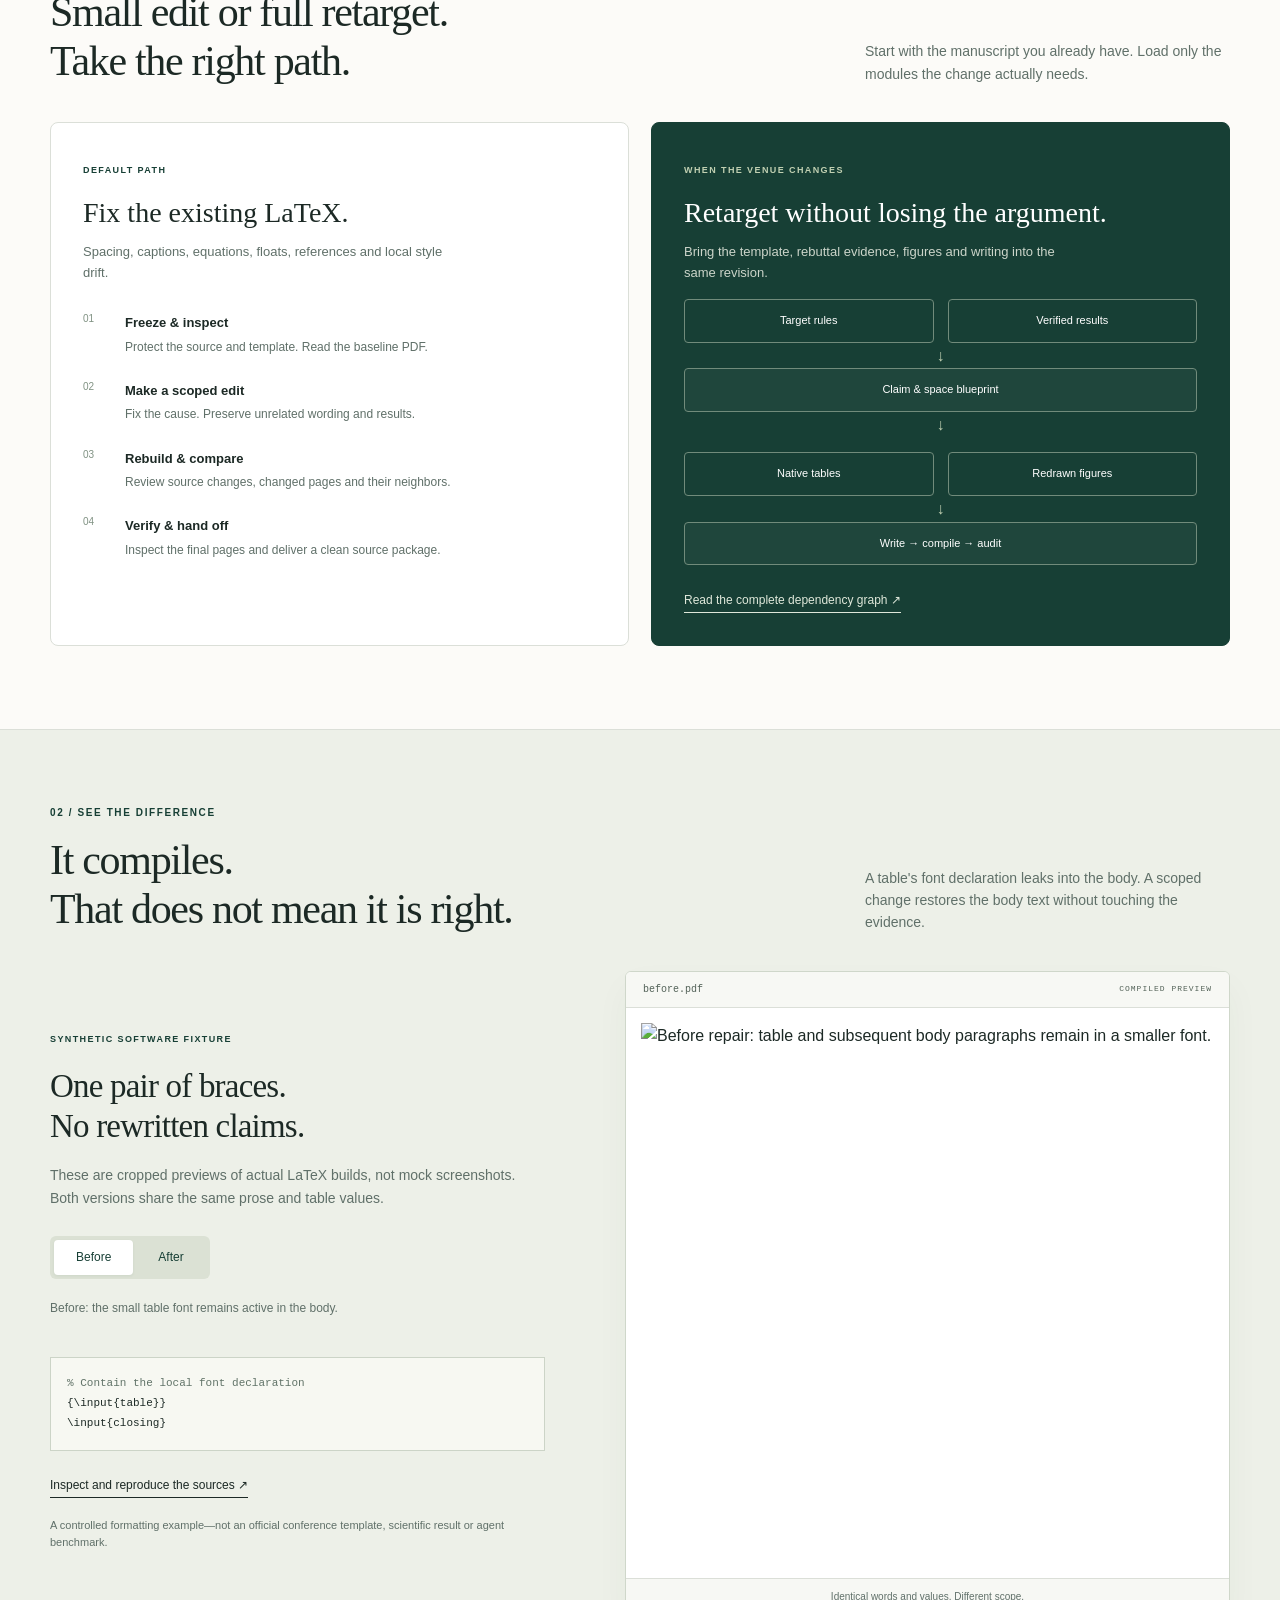
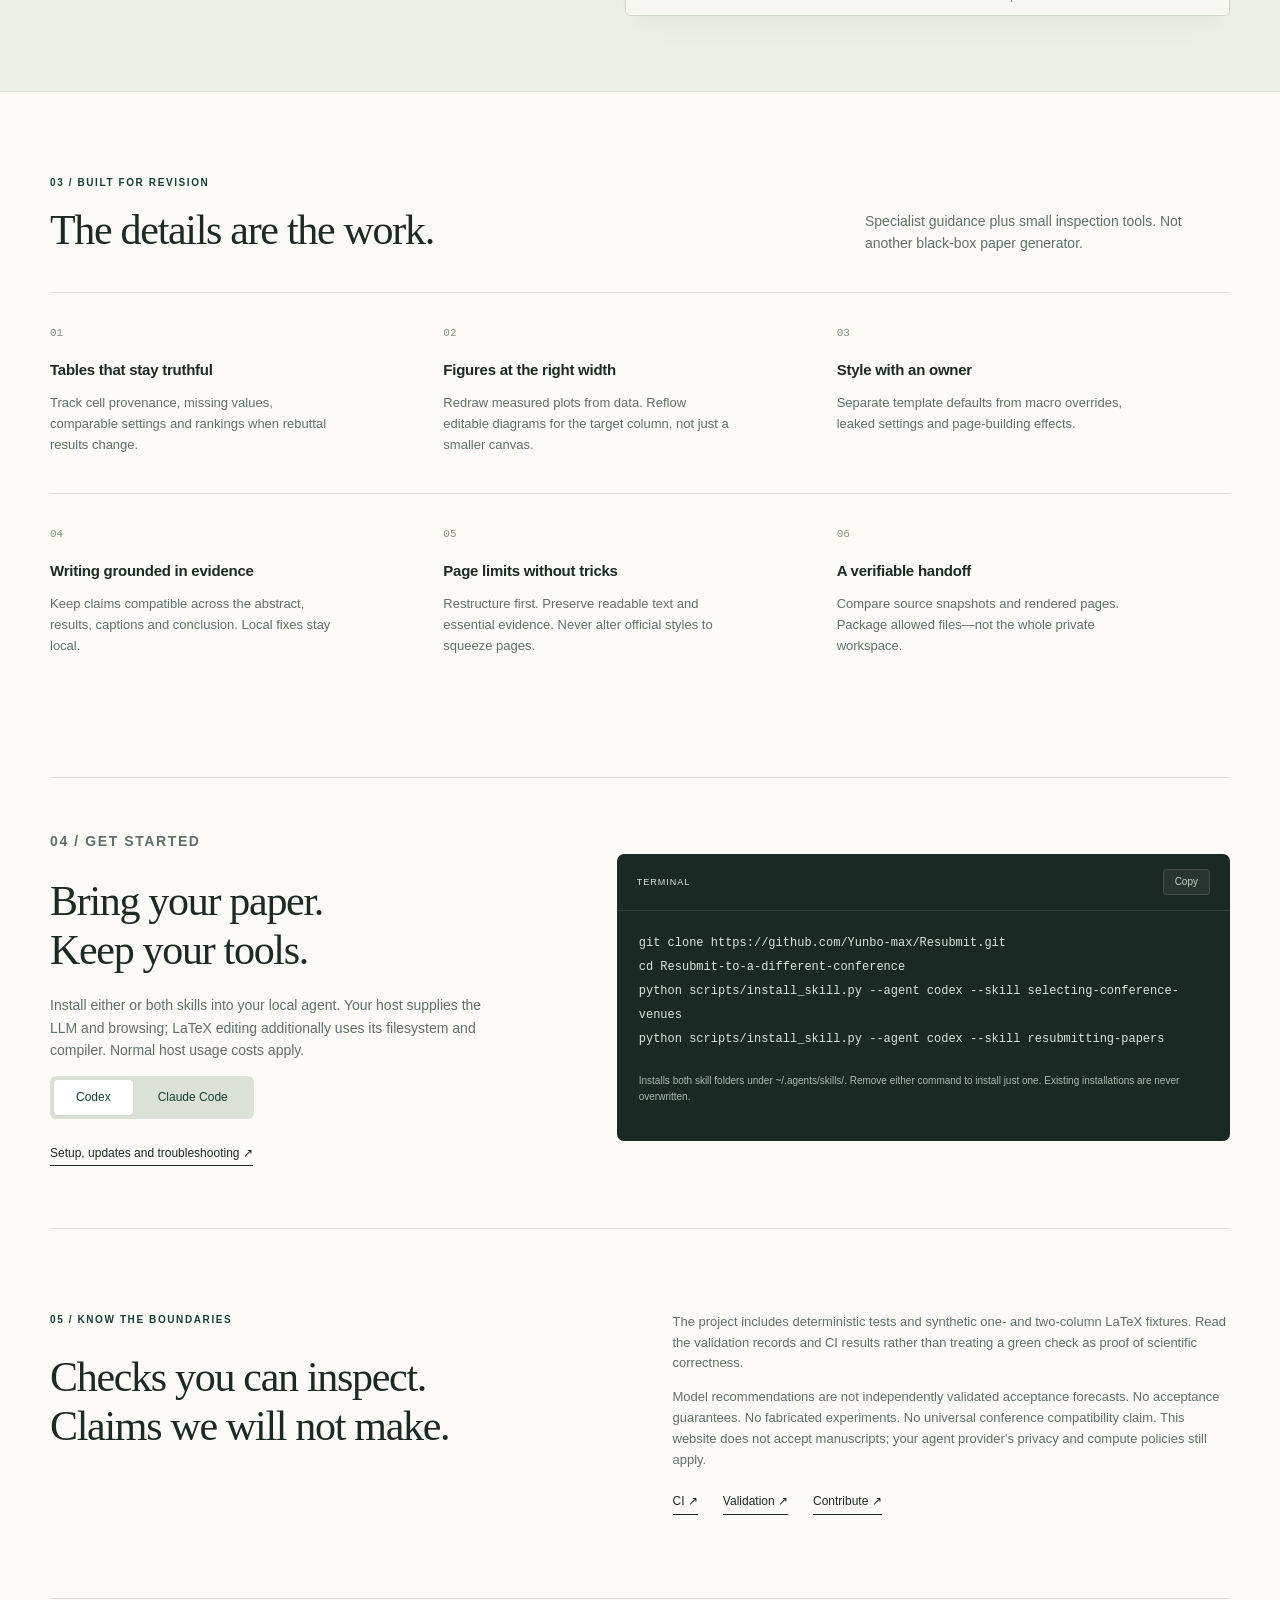
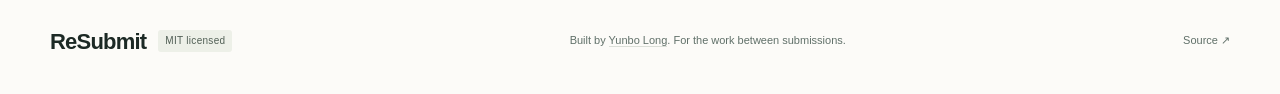
==== commit 02b90eba: "Add animated paper-to-submission workflow, discipline routing and evidence-based comparison" ====
--- a/site/index.html
+++ b/site/index.html
@@ -17,13 +17,13 @@
 <body>
 <a class="skip" href="#main">Skip to content</a>
 <header class="header">
-  <a class="brand" href="#main" aria-label="ReSubmit home"><span class="brand-mark" aria-hidden="true">R<span>↗</span></span>ReSubmit<span class="version">v0.3.0</span></a>
-  <nav aria-label="Main navigation"><a href="#venues">Venues</a><a href="#workflow">Workflow</a><a href="#demo">Demo</a><a href="#install">Install</a><a class="nav-repo" href="https://github.com/Yunbo-max/Resubmit-to-a-different-conference">GitHub <span aria-hidden="true">↗</span></a></nav>
+  <a class="brand" href="#main" aria-label="ReSubmit home"><span class="brand-mark" aria-hidden="true">R<span>↗</span></span>ReSubmit<span class="version">v0.3.1</span></a>
+  <nav aria-label="Main navigation"><a href="#venues">Venues</a><a href="#workflow">Workflow</a><a href="#demo">Demo</a><a href="#install">Install</a><a class="nav-repo" href="https://github.com/Yunbo-max/Resubmit">GitHub <span aria-hidden="true">↗</span></a></nav>
 </header>
 <main id="main">
   <section class="hero wrap">
     <div class="hero-copy">
-      <p class="eyebrow"><span class="dot"></span> Open-source Agent Skills · v0.3.0</p>
+      <p class="eyebrow"><span class="dot"></span> Open-source Agent Skills · v0.3.1</p>
       <h1>Keep the science.<br><em>Fix the paper.</em></h1>
       <p class="intro">Find a fitting conference with your existing agent. Then revise your LaTeX, preserve the evidence, and check the PDF you actually deliver.</p>
       <div class="actions"><a class="button primary" href="#install">Get the skills <span aria-hidden="true">↗</span></a><a class="button secondary" href="#demo">See the revision <span aria-hidden="true">↓</span></a></div>
@@ -45,8 +45,8 @@
   <section class="section wrap" id="venues">
     <div class="section-head"><div><p class="eyebrow">NEW / Venue recommendations</p><h2>Your paper.<br>The right submission plan.</h2></div><p>The host model reads your manuscript and predicts suitability. Official facts stay separate from subjective judgments.</p></div>
     <div class="workflow-grid">
-      <article class="path-card"><span class="path-label">VERIFY BEFORE RANKING</span><h3>Check the actual opportunity.</h3><p>CORE/ICORE and CCF, independently sourced. Exact edition, track and paper type. All mandatory deadlines, including abstract registration.</p><p>A high fit score cannot reopen a closed round. Unknown policies remain unknown.</p><a class="text-link" href="https://github.com/Yunbo-max/Resubmit-to-a-different-conference/blob/main/skills/selecting-conference-venues/references/verification.md">Read the fact-checking contract ↗</a></article>
-      <article class="path-card dark"><span class="path-label">PREDICT WITH YOUR AGENT</span><h3>Get a primary. Understand the backups.</h3><p>Contribution fit, evidence readiness, likely reviewer concerns, revision burden and schedule feasibility—judged by the LLM you already use.</p><p>No model training. No separate API. Scores and outlooks are subjective, not calibrated acceptance probabilities.</p><a class="text-link" href="https://github.com/Yunbo-max/Resubmit-to-a-different-conference/blob/main/skills/selecting-conference-venues/SKILL.md">Explore selecting-conference-venues ↗</a></article>
+      <article class="path-card"><span class="path-label">VERIFY BEFORE RANKING</span><h3>Check the actual opportunity.</h3><p>CORE/ICORE and CCF, independently sourced. Exact edition, track and paper type. All mandatory deadlines, including abstract registration.</p><p>A high fit score cannot reopen a closed round. Unknown policies remain unknown.</p><a class="text-link" href="https://github.com/Yunbo-max/Resubmit/blob/main/skills/selecting-conference-venues/references/verification.md">Read the fact-checking contract ↗</a></article>
+      <article class="path-card dark"><span class="path-label">PREDICT WITH YOUR AGENT</span><h3>Get a primary. Understand the backups.</h3><p>Contribution fit, evidence readiness, likely reviewer concerns, revision burden and schedule feasibility—judged by the LLM you already use.</p><p>No model training. No separate API. Scores and outlooks are subjective, not calibrated acceptance probabilities.</p><a class="text-link" href="https://github.com/Yunbo-max/Resubmit/blob/main/skills/selecting-conference-venues/SKILL.md">Explore selecting-conference-venues ↗</a></article>
     </div>
     <p class="venue-handoff">Choose the venue → carry verified requirements into LaTeX revision. Already know your target? Go straight to the editing skill.</p>
   </section>
@@ -54,22 +54,22 @@
     <div class="section-head"><div><p class="eyebrow">01 / The workflow</p><h2>Small edit or full retarget.<br>Take the right path.</h2></div><p>Start with the manuscript you already have. Load only the modules the change actually needs.</p></div>
     <div class="workflow-grid">
       <article class="path-card"><span class="path-label">DEFAULT PATH</span><h3>Fix the existing LaTeX.</h3><p>Spacing, captions, equations, floats, references and local style drift.</p><ol class="steps"><li><span>01</span><div><strong>Freeze & inspect</strong><p>Protect the source and template. Read the baseline PDF.</p></div></li><li><span>02</span><div><strong>Make a scoped edit</strong><p>Fix the cause. Preserve unrelated wording and results.</p></div></li><li><span>03</span><div><strong>Rebuild & compare</strong><p>Review source changes, changed pages and their neighbors.</p></div></li><li><span>04</span><div><strong>Verify & hand off</strong><p>Inspect the final pages and deliver a clean source package.</p></div></li></ol></article>
-      <article class="path-card dark"><span class="path-label">WHEN THE VENUE CHANGES</span><h3>Retarget without losing the argument.</h3><p>Bring the template, rebuttal evidence, figures and writing into the same revision.</p><div class="flow-pair"><span>Target rules</span><span>Verified results</span></div><div class="flow-arrow" aria-hidden="true">↓</div><div class="flow-node">Claim & space blueprint</div><div class="flow-arrow" aria-hidden="true">↓</div><div class="flow-pair"><span>Native tables</span><span>Redrawn figures</span></div><div class="flow-arrow" aria-hidden="true">↓</div><div class="flow-node">Write → compile → audit</div><a class="text-link" href="https://github.com/Yunbo-max/Resubmit-to-a-different-conference/blob/main/skills/resubmitting-papers/assets/workflow.json">Read the complete dependency graph ↗</a></article>
+      <article class="path-card dark"><span class="path-label">WHEN THE VENUE CHANGES</span><h3>Retarget without losing the argument.</h3><p>Bring the template, rebuttal evidence, figures and writing into the same revision.</p><div class="flow-pair"><span>Target rules</span><span>Verified results</span></div><div class="flow-arrow" aria-hidden="true">↓</div><div class="flow-node">Claim & space blueprint</div><div class="flow-arrow" aria-hidden="true">↓</div><div class="flow-pair"><span>Native tables</span><span>Redrawn figures</span></div><div class="flow-arrow" aria-hidden="true">↓</div><div class="flow-node">Write → compile → audit</div><a class="text-link" href="https://github.com/Yunbo-max/Resubmit/blob/main/skills/resubmitting-papers/assets/workflow.json">Read the complete dependency graph ↗</a></article>
     </div>
   </section>
   <section class="demo-section" id="demo"><div class="wrap">
     <div class="section-head"><div><p class="eyebrow">02 / See the difference</p><h2>It compiles.<br>That does not mean it is right.</h2></div><p>A table's font declaration leaks into the body. A scoped change restores the body text without touching the evidence.</p></div>
     <div class="demo-layout"><div class="demo-copy"><span class="tag">Synthetic software fixture</span><h3>One pair of braces.<br>No rewritten claims.</h3><p>These are cropped previews of actual LaTeX builds, not mock screenshots. Both versions share the same prose and table values.</p><div class="toggle" role="group" aria-label="Choose a rendered revision"><button type="button" data-state="before" aria-pressed="true">Before</button><button type="button" data-state="after" aria-pressed="false">After</button></div><p id="demo-description" class="demo-status" aria-live="polite">Before: the small table font remains active in the body.</p><pre class="mini-code"><code><span class="muted">% Contain the local font declaration</span>
 {\input{table}}
-\input{closing}</code></pre><a class="text-link" href="https://github.com/Yunbo-max/Resubmit-to-a-different-conference/tree/main/examples/spacing-leak">Inspect and reproduce the sources ↗</a><p class="fine">A controlled formatting example—not an official conference template, scientific result or agent benchmark.</p></div><figure class="demo-view"><div class="viewer-bar"><span id="demo-filename">before.pdf</span><span>COMPILED PREVIEW</span></div><img id="demo-image" src="assets/demo-before.webp" width="614" height="678" alt="Before repair: table and subsequent body paragraphs remain in a smaller font." loading="lazy"><figcaption>Identical words and values. Different scope.</figcaption></figure></div>
+\input{closing}</code></pre><a class="text-link" href="https://github.com/Yunbo-max/Resubmit/tree/main/examples/spacing-leak">Inspect and reproduce the sources ↗</a><p class="fine">A controlled formatting example—not an official conference template, scientific result or agent benchmark.</p></div><figure class="demo-view"><div class="viewer-bar"><span id="demo-filename">before.pdf</span><span>COMPILED PREVIEW</span></div><img id="demo-image" src="assets/demo-before.webp" width="614" height="678" alt="Before repair: table and subsequent body paragraphs remain in a smaller font." loading="lazy"><figcaption>Identical words and values. Different scope.</figcaption></figure></div>
   </div></section>
   <section class="section wrap" id="capabilities"><div class="section-head"><div><p class="eyebrow">03 / Built for revision</p><h2>The details are the work.</h2></div><p>Specialist guidance plus small inspection tools. Not another black-box paper generator.</p></div><div class="features"><article><span>01</span><h3>Tables that stay truthful</h3><p>Track cell provenance, missing values, comparable settings and rankings when rebuttal results change.</p></article><article><span>02</span><h3>Figures at the right width</h3><p>Redraw measured plots from data. Reflow editable diagrams for the target column, not just a smaller canvas.</p></article><article><span>03</span><h3>Style with an owner</h3><p>Separate template defaults from macro overrides, leaked settings and page-building effects.</p></article><article><span>04</span><h3>Writing grounded in evidence</h3><p>Keep claims compatible across the abstract, results, captions and conclusion. Local fixes stay local.</p></article><article><span>05</span><h3>Page limits without tricks</h3><p>Restructure first. Preserve readable text and essential evidence. Never alter official styles to squeeze pages.</p></article><article><span>06</span><h3>A verifiable handoff</h3><p>Compare source snapshots and rendered pages. Package allowed files—not the whole private workspace.</p></article></div></section>
-  <section class="install-section wrap" id="install"><div><p class="eyebrow">04 / Get started</p><h2>Bring your paper.<br>Keep your tools.</h2><p>Install either or both skills into your local agent. Your host supplies the LLM and browsing; LaTeX editing additionally uses its filesystem and compiler. Normal host usage costs apply.</p><div class="install-options" role="group" aria-label="Agent installation options"><button type="button" data-agent="codex" aria-pressed="true">Codex</button><button type="button" data-agent="claude" aria-pressed="false">Claude Code</button></div><a class="text-link" href="https://github.com/Yunbo-max/Resubmit-to-a-different-conference/blob/main/docs/INSTALL.md">Setup, updates and troubleshooting ↗</a></div><div class="terminal"><div class="terminal-head"><span>TERMINAL</span><button id="copy-install" type="button">Copy</button></div><pre><code id="install-command">git clone https://github.com/Yunbo-max/Resubmit-to-a-different-conference.git
+  <section class="install-section wrap" id="install"><div><p class="eyebrow">04 / Get started</p><h2>Bring your paper.<br>Keep your tools.</h2><p>Install either or both skills into your local agent. Your host supplies the LLM and browsing; LaTeX editing additionally uses its filesystem and compiler. Normal host usage costs apply.</p><div class="install-options" role="group" aria-label="Agent installation options"><button type="button" data-agent="codex" aria-pressed="true">Codex</button><button type="button" data-agent="claude" aria-pressed="false">Claude Code</button></div><a class="text-link" href="https://github.com/Yunbo-max/Resubmit/blob/main/docs/INSTALL.md">Setup, updates and troubleshooting ↗</a></div><div class="terminal"><div class="terminal-head"><span>TERMINAL</span><button id="copy-install" type="button">Copy</button></div><pre><code id="install-command">git clone https://github.com/Yunbo-max/Resubmit.git
 cd Resubmit-to-a-different-conference
 python scripts/install_skill.py --agent codex --skill selecting-conference-venues
 python scripts/install_skill.py --agent codex --skill resubmitting-papers</code></pre><p id="install-note">Installs both skill folders under ~/.agents/skills/. Remove either command to install just one. Existing installations are never overwritten.</p><p id="copy-status" aria-live="polite"></p></div></section>
-  <section class="section wrap trust"><div><p class="eyebrow">05 / Know the boundaries</p><h2>Checks you can inspect.<br>Claims we will not make.</h2></div><div><p>The project includes deterministic tests and synthetic one- and two-column LaTeX fixtures. Read the validation records and CI results rather than treating a green check as proof of scientific correctness.</p><p>Model recommendations are not independently validated acceptance forecasts. No acceptance guarantees. No fabricated experiments. No universal conference compatibility claim. This website does not accept manuscripts; your agent provider's privacy and compute policies still apply.</p><div class="link-row"><a class="text-link" href="https://github.com/Yunbo-max/Resubmit-to-a-different-conference/actions/workflows/ci.yml">CI ↗</a><a class="text-link" href="https://github.com/Yunbo-max/Resubmit-to-a-different-conference/blob/main/docs/VALIDATION_v0.3.0.md">Validation ↗</a><a class="text-link" href="https://github.com/Yunbo-max/Resubmit-to-a-different-conference/blob/main/CONTRIBUTING.md">Contribute ↗</a></div></div></section>
+  <section class="section wrap trust"><div><p class="eyebrow">05 / Know the boundaries</p><h2>Checks you can inspect.<br>Claims we will not make.</h2></div><div><p>The project includes deterministic tests and synthetic one- and two-column LaTeX fixtures. Read the validation records and CI results rather than treating a green check as proof of scientific correctness.</p><p>Model recommendations are not independently validated acceptance forecasts. No acceptance guarantees. No fabricated experiments. No universal conference compatibility claim. This website does not accept manuscripts; your agent provider's privacy and compute policies still apply.</p><div class="link-row"><a class="text-link" href="https://github.com/Yunbo-max/Resubmit/actions/workflows/ci.yml">CI ↗</a><a class="text-link" href="https://github.com/Yunbo-max/Resubmit/blob/main/docs/VALIDATION_v0.3.1.md">Validation ↗</a><a class="text-link" href="https://github.com/Yunbo-max/Resubmit/blob/main/CONTRIBUTING.md">Contribute ↗</a></div></div></section>
 </main>
-<footer class="wrap"><a class="brand" href="#main">ReSubmit<span class="version">MIT licensed</span></a><p>Built by <a href="https://github.com/Yunbo-max">Yunbo Long</a>. For the work between submissions.</p><a href="https://github.com/Yunbo-max/Resubmit-to-a-different-conference">Source ↗</a></footer>
+<footer class="wrap"><a class="brand" href="#main">ReSubmit<span class="version">MIT licensed</span></a><p>Built by <a href="https://github.com/Yunbo-max">Yunbo Long</a>. For the work between submissions.</p><a href="https://github.com/Yunbo-max/Resubmit">Source ↗</a></footer>
 </body>
 </html>
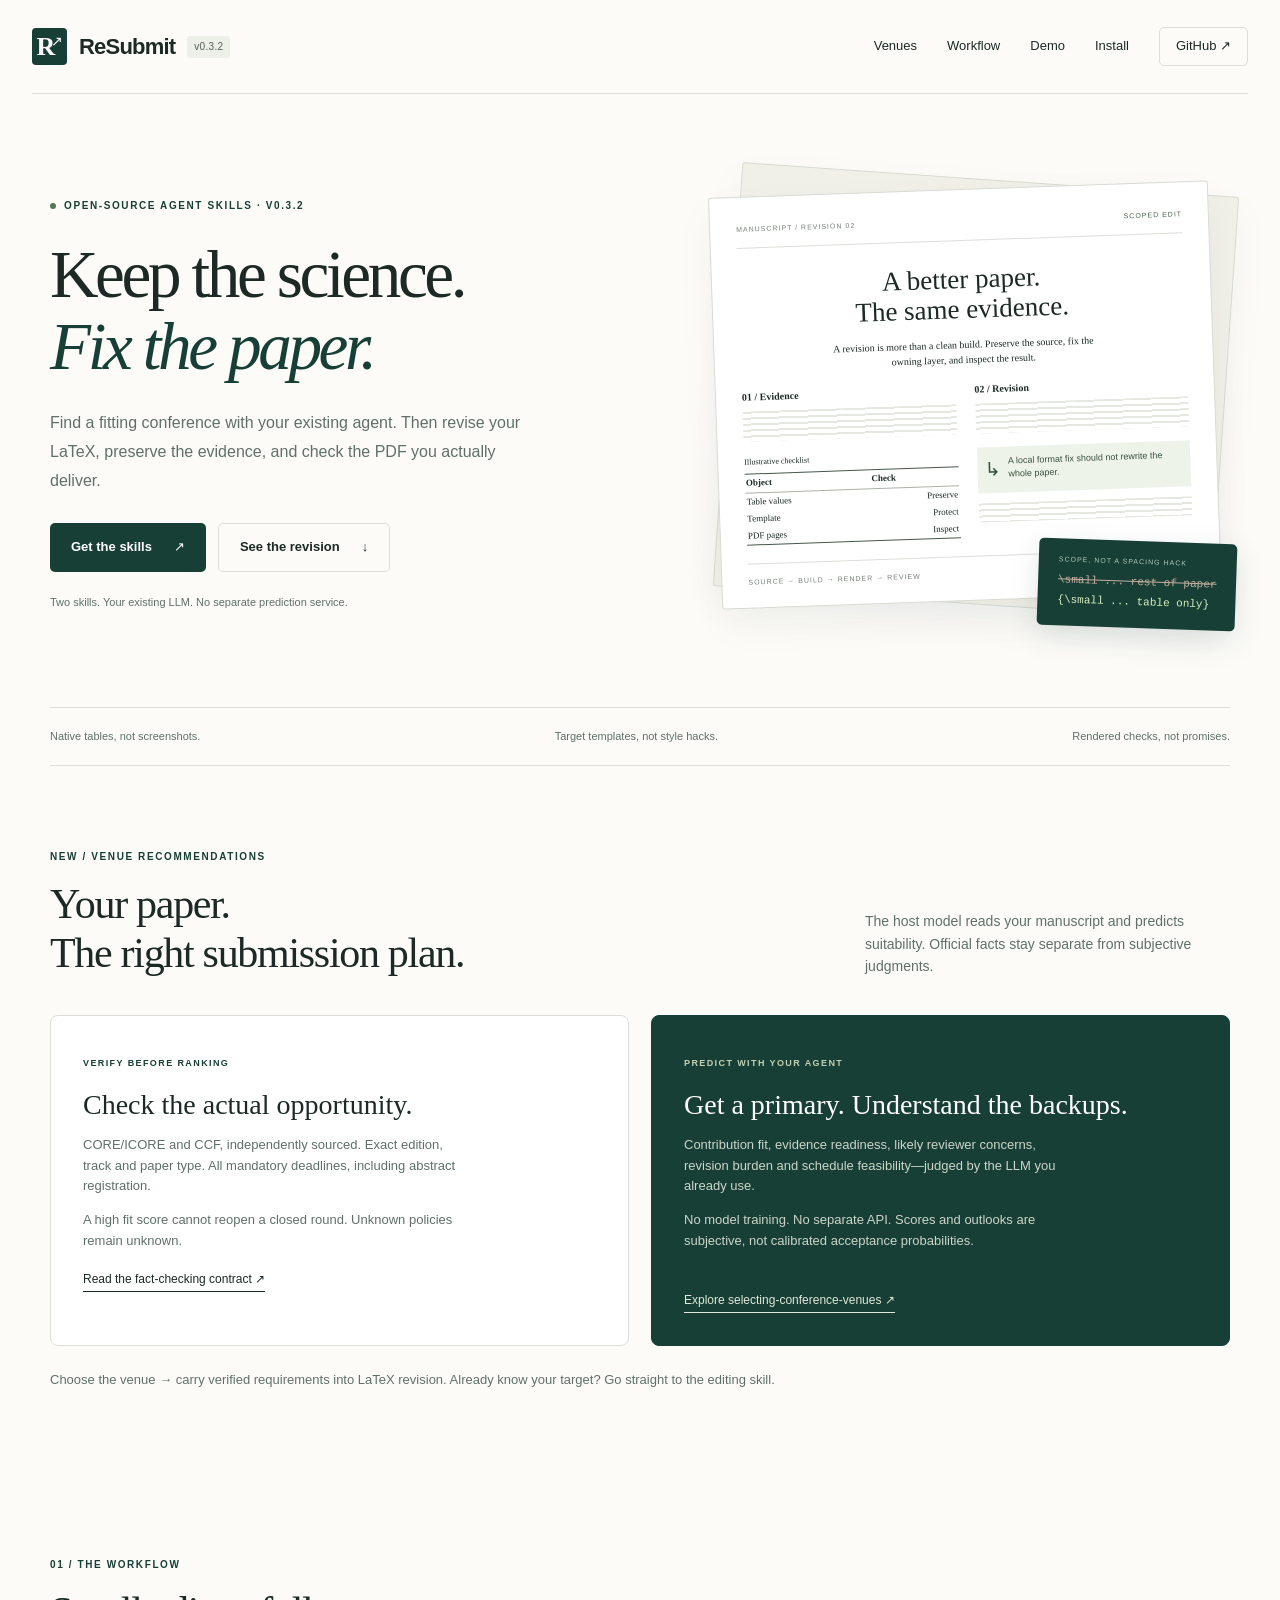
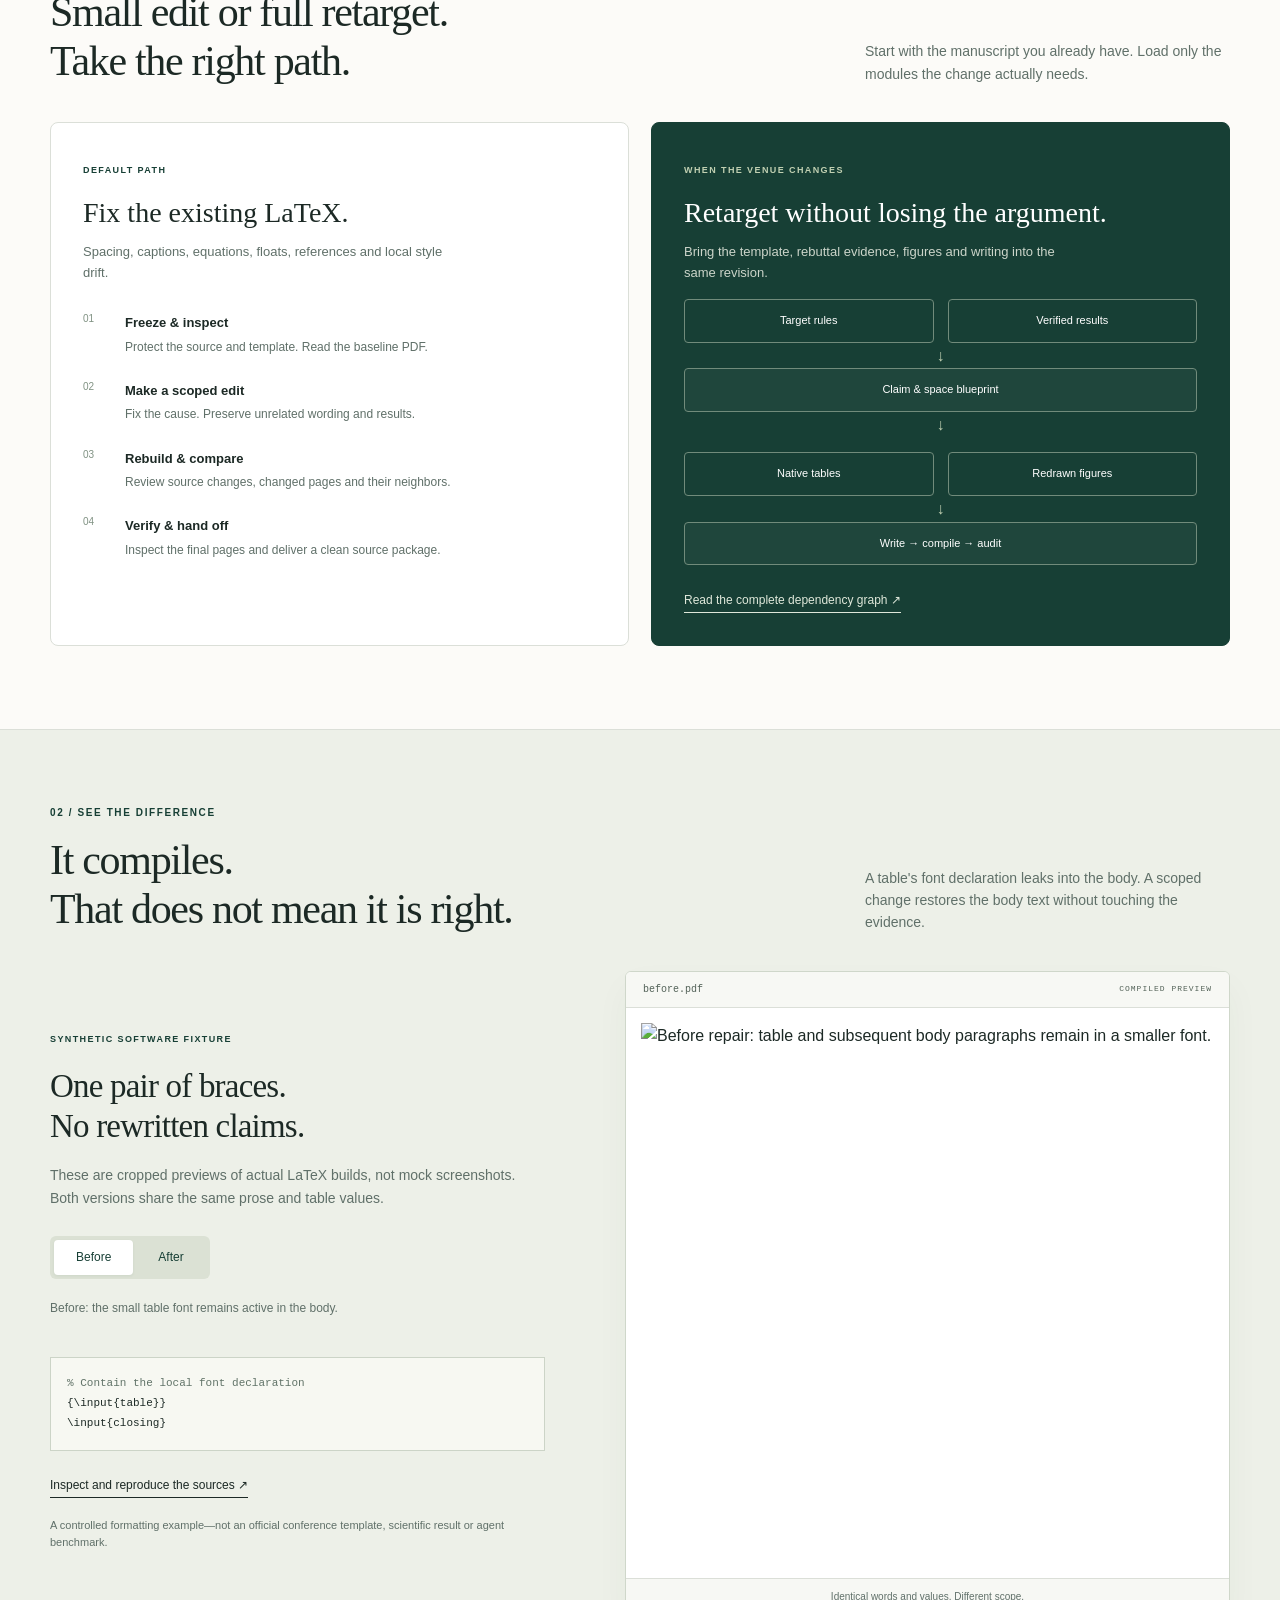
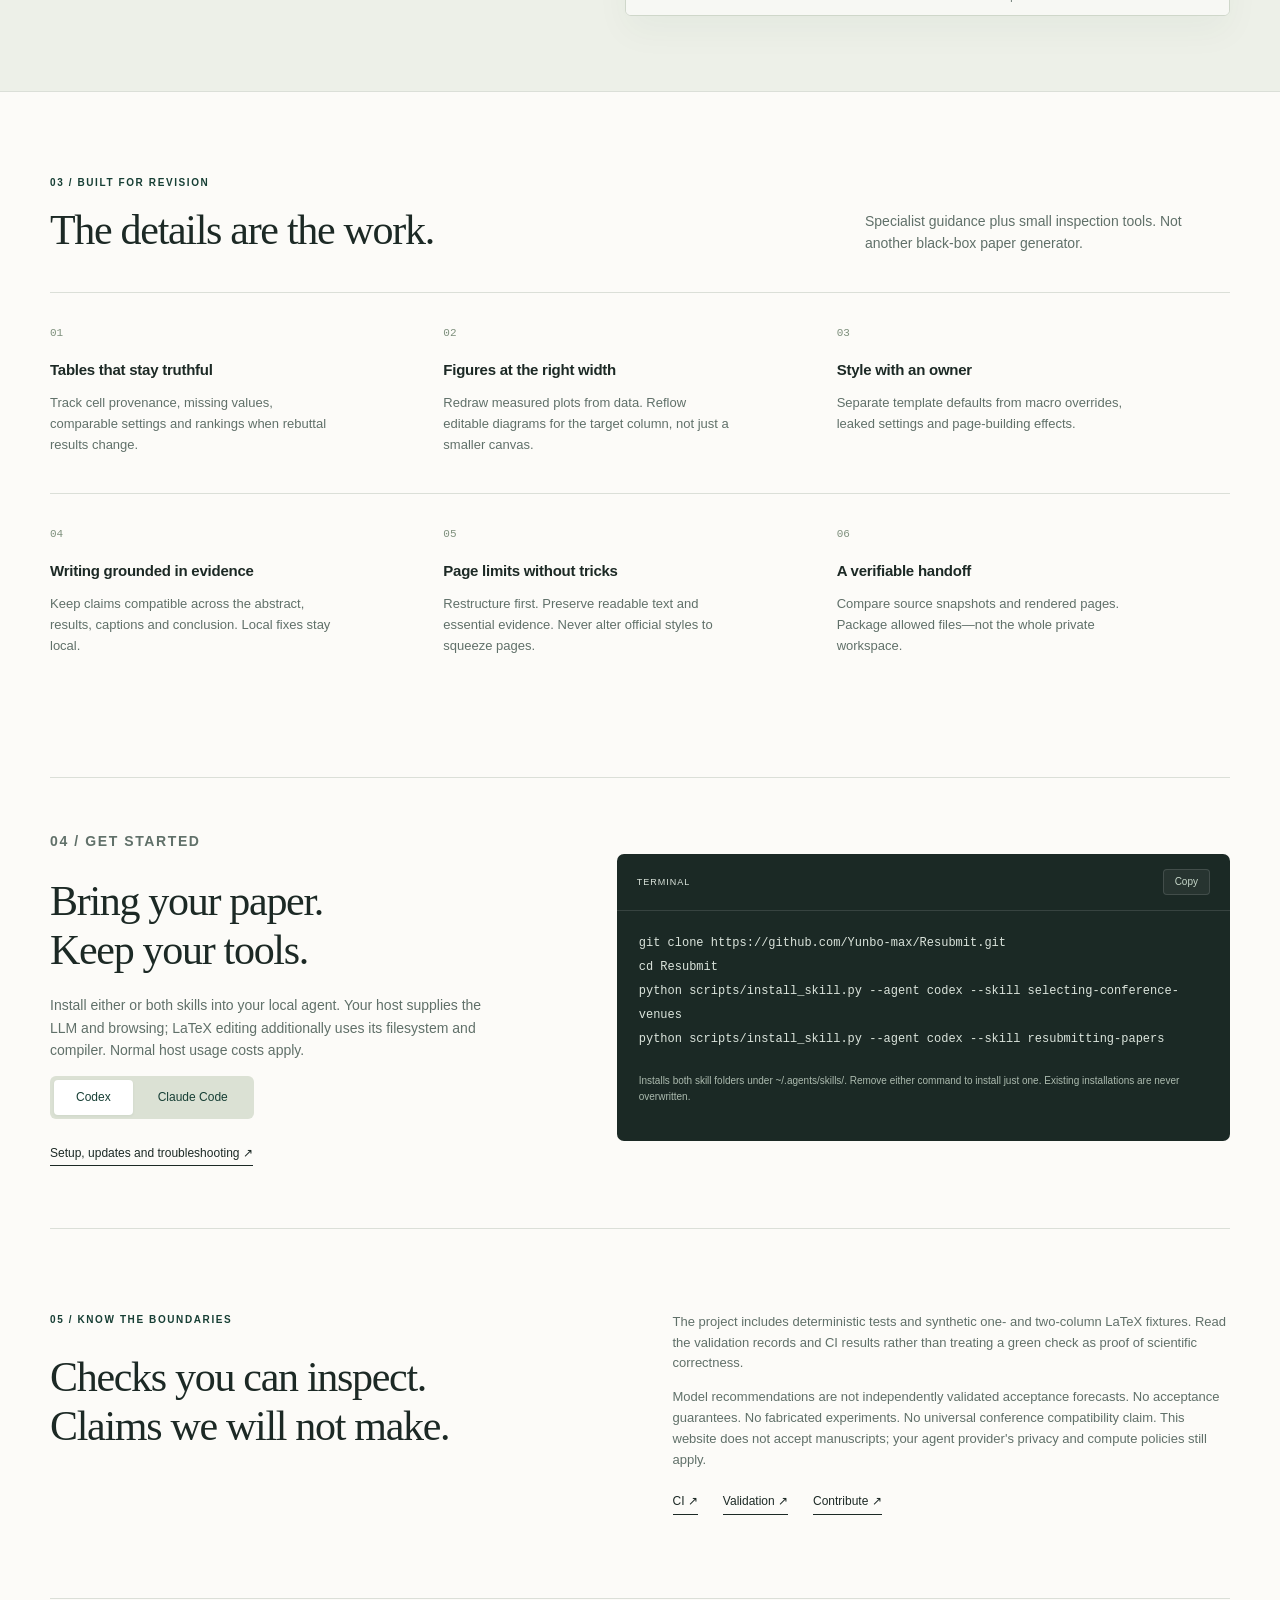
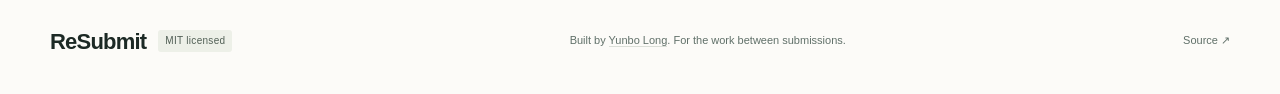
==== commit d2ea575e: "Release v0.3.2: research-grade venue and revision templates with optional domain expertise" ====
--- a/site/index.html
+++ b/site/index.html
@@ -17,13 +17,13 @@
 <body>
 <a class="skip" href="#main">Skip to content</a>
 <header class="header">
-  <a class="brand" href="#main" aria-label="ReSubmit home"><span class="brand-mark" aria-hidden="true">R<span>↗</span></span>ReSubmit<span class="version">v0.3.1</span></a>
+  <a class="brand" href="#main" aria-label="ReSubmit home"><span class="brand-mark" aria-hidden="true">R<span>↗</span></span>ReSubmit<span class="version">v0.3.2</span></a>
   <nav aria-label="Main navigation"><a href="#venues">Venues</a><a href="#workflow">Workflow</a><a href="#demo">Demo</a><a href="#install">Install</a><a class="nav-repo" href="https://github.com/Yunbo-max/Resubmit">GitHub <span aria-hidden="true">↗</span></a></nav>
 </header>
 <main id="main">
   <section class="hero wrap">
     <div class="hero-copy">
-      <p class="eyebrow"><span class="dot"></span> Open-source Agent Skills · v0.3.1</p>
+      <p class="eyebrow"><span class="dot"></span> Open-source Agent Skills · v0.3.2</p>
       <h1>Keep the science.<br><em>Fix the paper.</em></h1>
       <p class="intro">Find a fitting conference with your existing agent. Then revise your LaTeX, preserve the evidence, and check the PDF you actually deliver.</p>
       <div class="actions"><a class="button primary" href="#install">Get the skills <span aria-hidden="true">↗</span></a><a class="button secondary" href="#demo">See the revision <span aria-hidden="true">↓</span></a></div>
@@ -65,10 +65,10 @@
   </div></section>
   <section class="section wrap" id="capabilities"><div class="section-head"><div><p class="eyebrow">03 / Built for revision</p><h2>The details are the work.</h2></div><p>Specialist guidance plus small inspection tools. Not another black-box paper generator.</p></div><div class="features"><article><span>01</span><h3>Tables that stay truthful</h3><p>Track cell provenance, missing values, comparable settings and rankings when rebuttal results change.</p></article><article><span>02</span><h3>Figures at the right width</h3><p>Redraw measured plots from data. Reflow editable diagrams for the target column, not just a smaller canvas.</p></article><article><span>03</span><h3>Style with an owner</h3><p>Separate template defaults from macro overrides, leaked settings and page-building effects.</p></article><article><span>04</span><h3>Writing grounded in evidence</h3><p>Keep claims compatible across the abstract, results, captions and conclusion. Local fixes stay local.</p></article><article><span>05</span><h3>Page limits without tricks</h3><p>Restructure first. Preserve readable text and essential evidence. Never alter official styles to squeeze pages.</p></article><article><span>06</span><h3>A verifiable handoff</h3><p>Compare source snapshots and rendered pages. Package allowed files—not the whole private workspace.</p></article></div></section>
   <section class="install-section wrap" id="install"><div><p class="eyebrow">04 / Get started</p><h2>Bring your paper.<br>Keep your tools.</h2><p>Install either or both skills into your local agent. Your host supplies the LLM and browsing; LaTeX editing additionally uses its filesystem and compiler. Normal host usage costs apply.</p><div class="install-options" role="group" aria-label="Agent installation options"><button type="button" data-agent="codex" aria-pressed="true">Codex</button><button type="button" data-agent="claude" aria-pressed="false">Claude Code</button></div><a class="text-link" href="https://github.com/Yunbo-max/Resubmit/blob/main/docs/INSTALL.md">Setup, updates and troubleshooting ↗</a></div><div class="terminal"><div class="terminal-head"><span>TERMINAL</span><button id="copy-install" type="button">Copy</button></div><pre><code id="install-command">git clone https://github.com/Yunbo-max/Resubmit.git
-cd Resubmit-to-a-different-conference
+cd Resubmit
 python scripts/install_skill.py --agent codex --skill selecting-conference-venues
 python scripts/install_skill.py --agent codex --skill resubmitting-papers</code></pre><p id="install-note">Installs both skill folders under ~/.agents/skills/. Remove either command to install just one. Existing installations are never overwritten.</p><p id="copy-status" aria-live="polite"></p></div></section>
-  <section class="section wrap trust"><div><p class="eyebrow">05 / Know the boundaries</p><h2>Checks you can inspect.<br>Claims we will not make.</h2></div><div><p>The project includes deterministic tests and synthetic one- and two-column LaTeX fixtures. Read the validation records and CI results rather than treating a green check as proof of scientific correctness.</p><p>Model recommendations are not independently validated acceptance forecasts. No acceptance guarantees. No fabricated experiments. No universal conference compatibility claim. This website does not accept manuscripts; your agent provider's privacy and compute policies still apply.</p><div class="link-row"><a class="text-link" href="https://github.com/Yunbo-max/Resubmit/actions/workflows/ci.yml">CI ↗</a><a class="text-link" href="https://github.com/Yunbo-max/Resubmit/blob/main/docs/VALIDATION_v0.3.1.md">Validation ↗</a><a class="text-link" href="https://github.com/Yunbo-max/Resubmit/blob/main/CONTRIBUTING.md">Contribute ↗</a></div></div></section>
+  <section class="section wrap trust"><div><p class="eyebrow">05 / Know the boundaries</p><h2>Checks you can inspect.<br>Claims we will not make.</h2></div><div><p>The project includes deterministic tests and synthetic one- and two-column LaTeX fixtures. Read the validation records and CI results rather than treating a green check as proof of scientific correctness.</p><p>Model recommendations are not independently validated acceptance forecasts. No acceptance guarantees. No fabricated experiments. No universal conference compatibility claim. This website does not accept manuscripts; your agent provider's privacy and compute policies still apply.</p><div class="link-row"><a class="text-link" href="https://github.com/Yunbo-max/Resubmit/actions/workflows/ci.yml">CI ↗</a><a class="text-link" href="https://github.com/Yunbo-max/Resubmit/blob/main/docs/VALIDATION_v0.3.2.md">Validation ↗</a><a class="text-link" href="https://github.com/Yunbo-max/Resubmit/blob/main/CONTRIBUTING.md">Contribute ↗</a></div></div></section>
 </main>
 <footer class="wrap"><a class="brand" href="#main">ReSubmit<span class="version">MIT licensed</span></a><p>Built by <a href="https://github.com/Yunbo-max">Yunbo Long</a>. For the work between submissions.</p><a href="https://github.com/Yunbo-max/Resubmit">Source ↗</a></footer>
 </body>
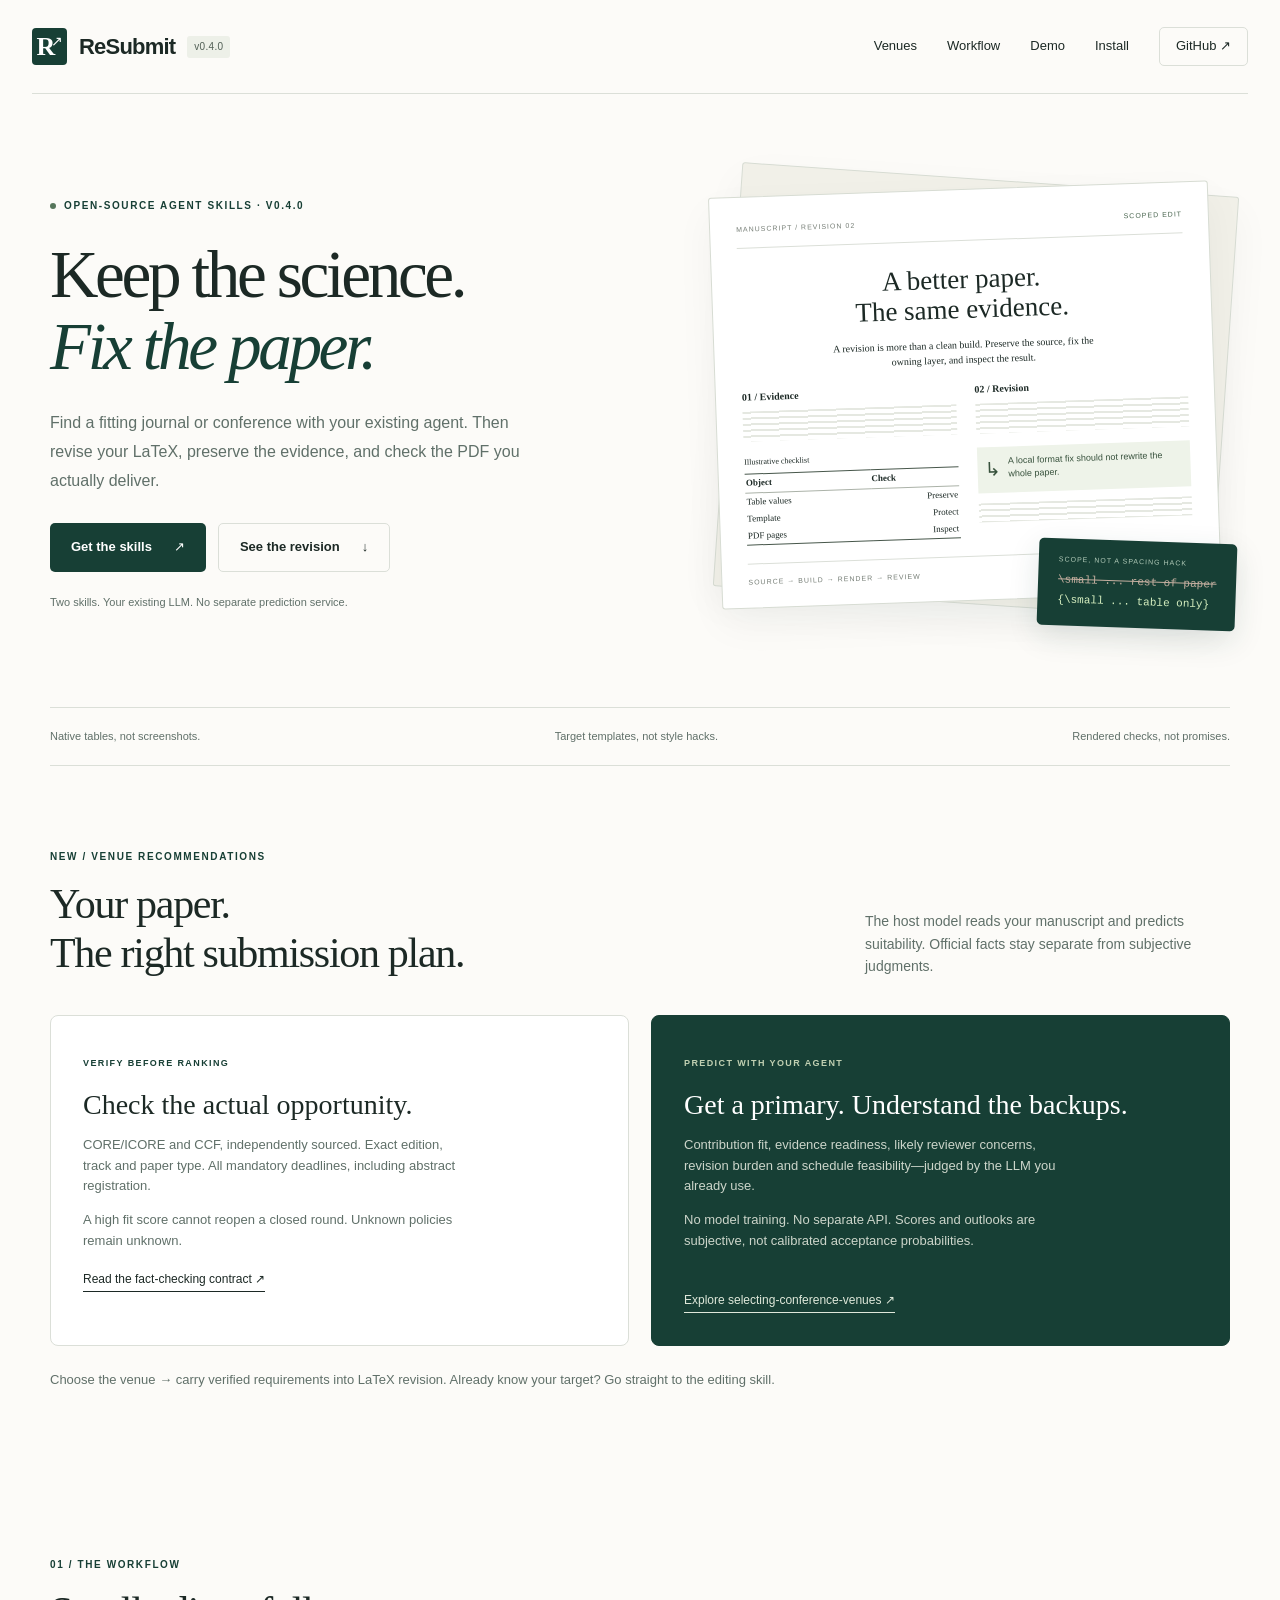
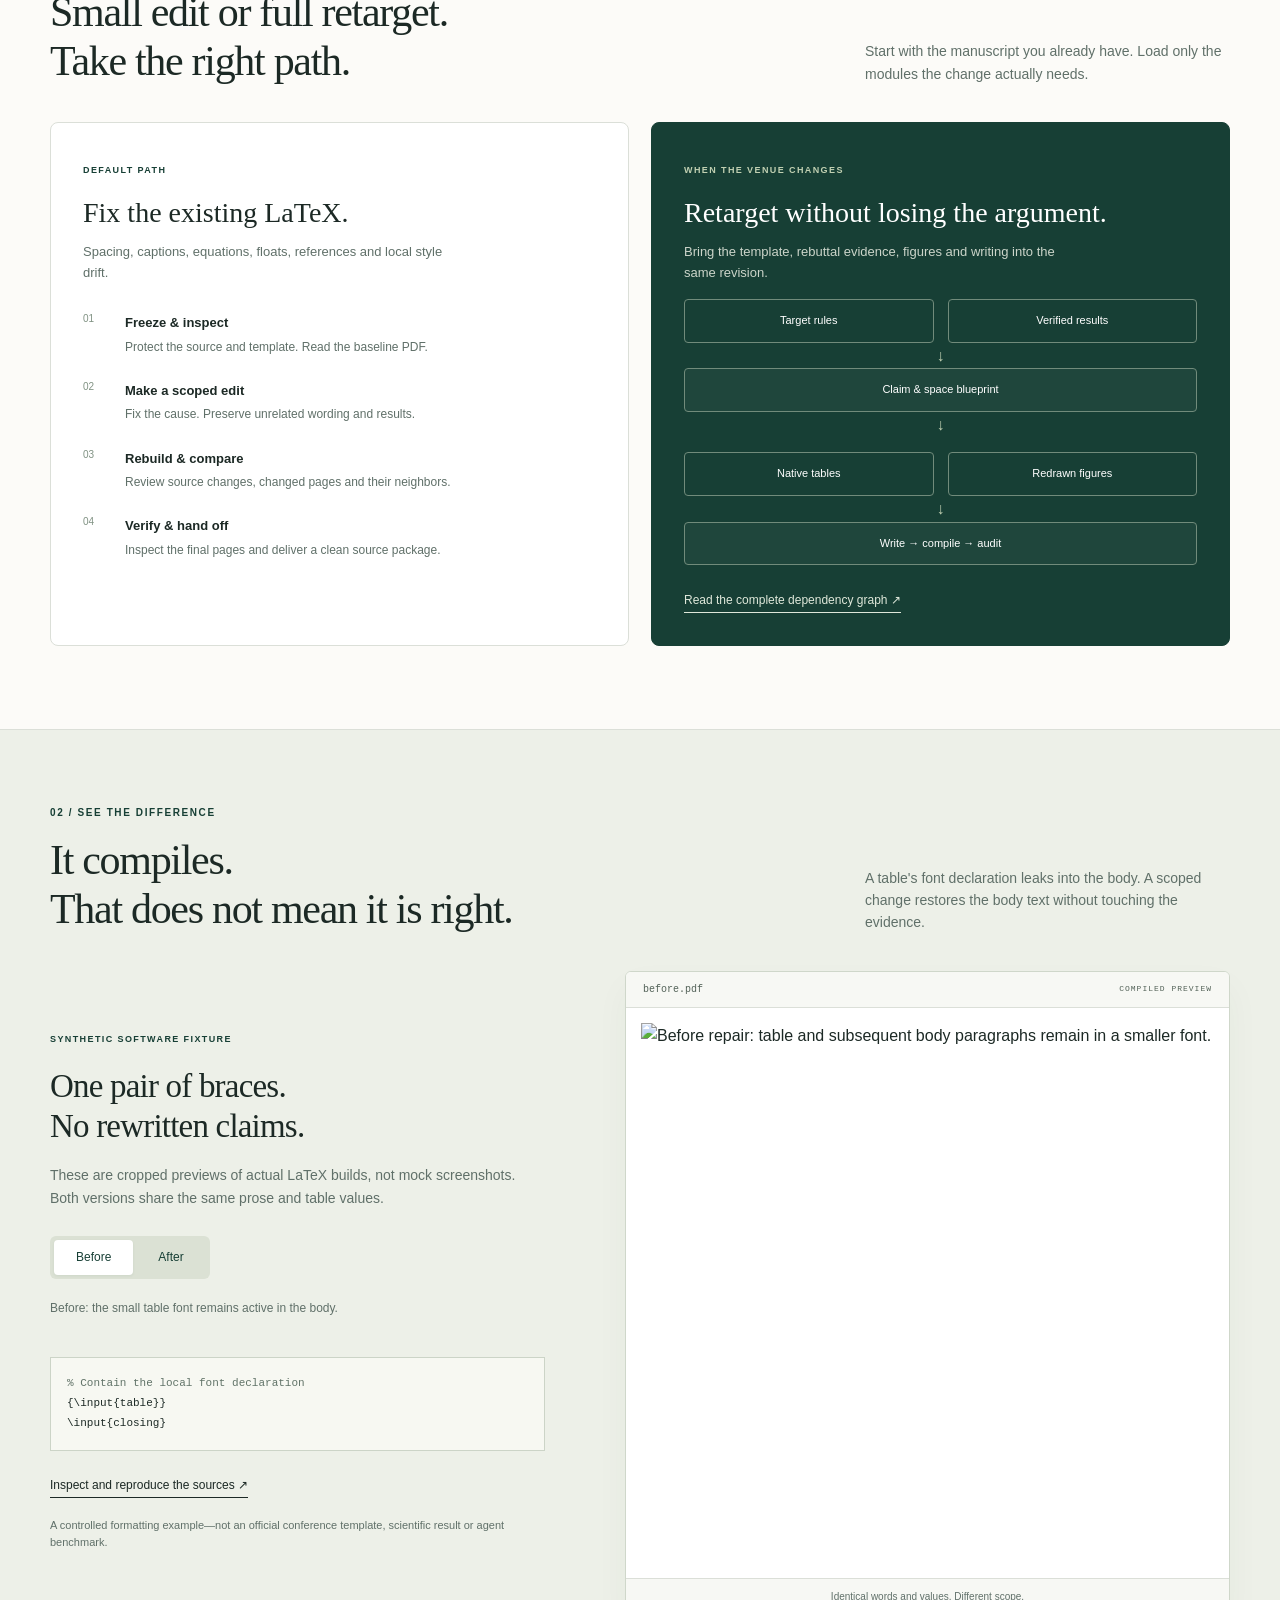
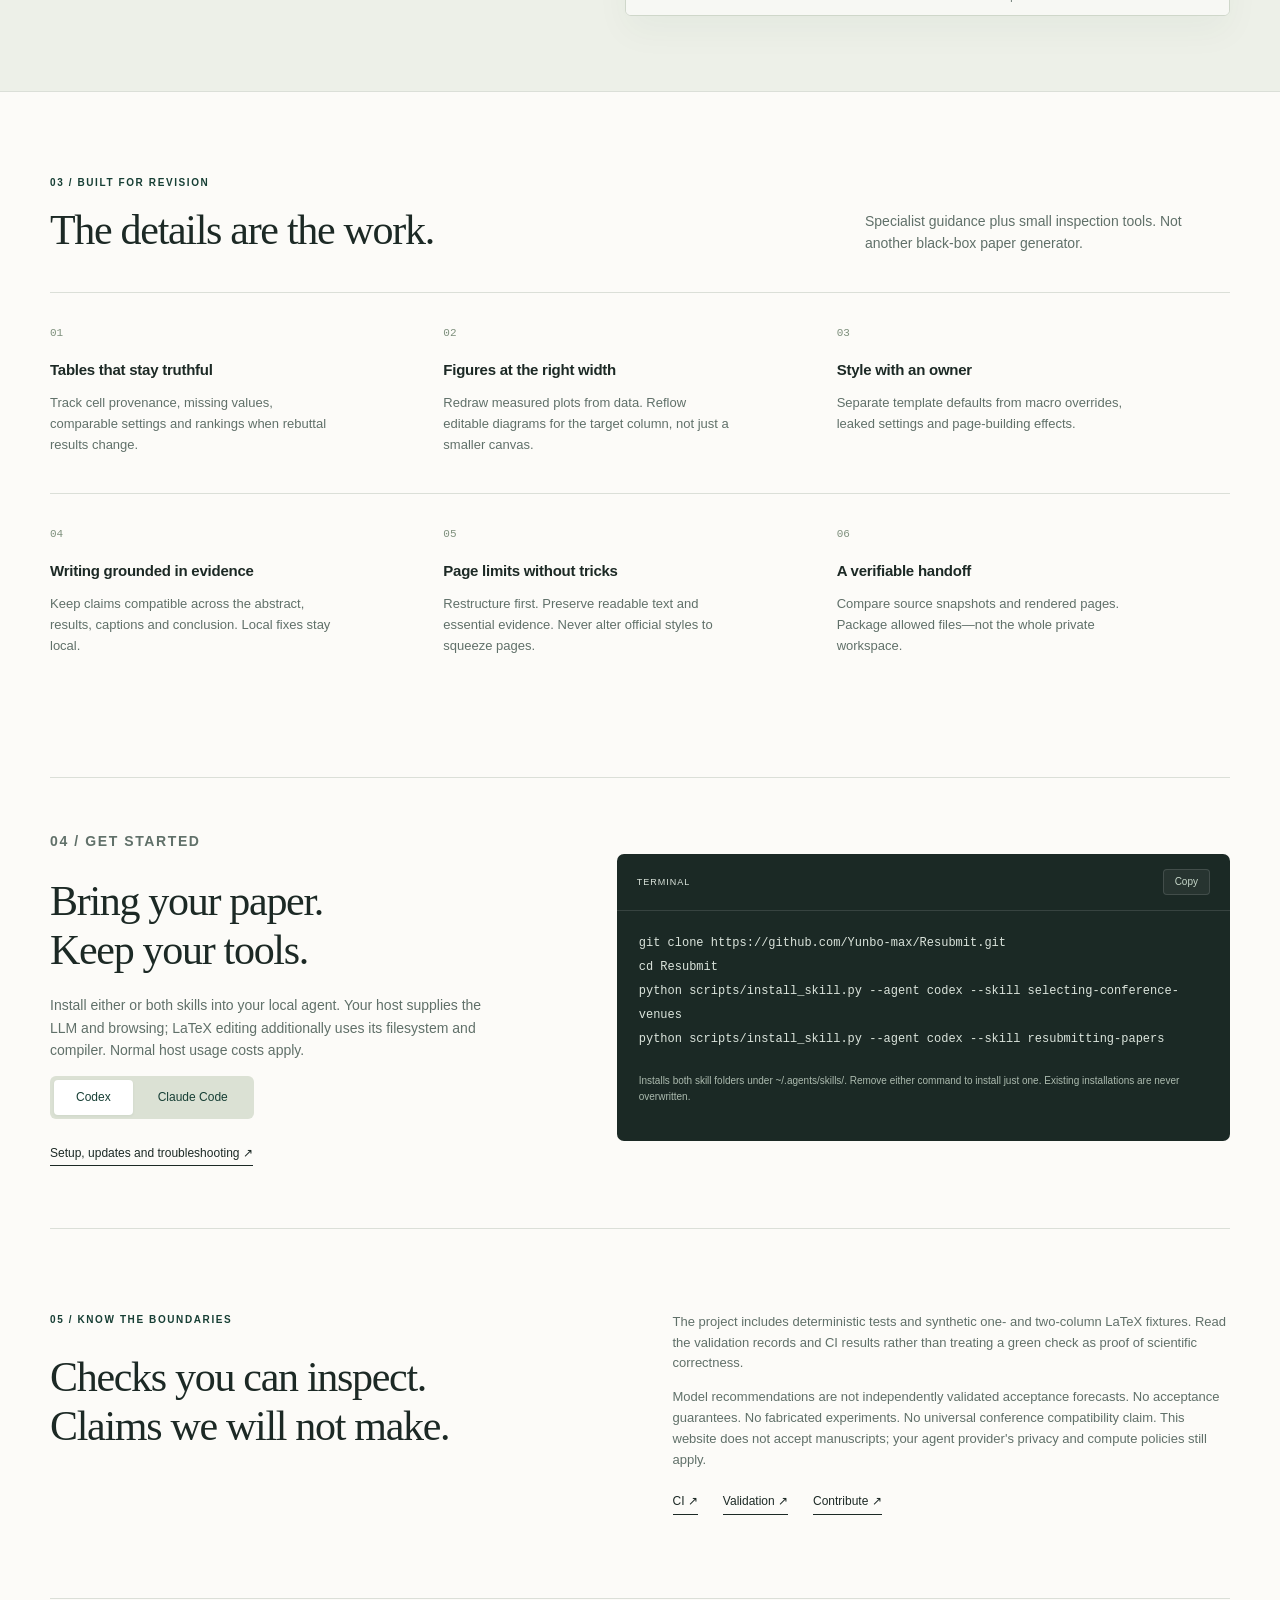
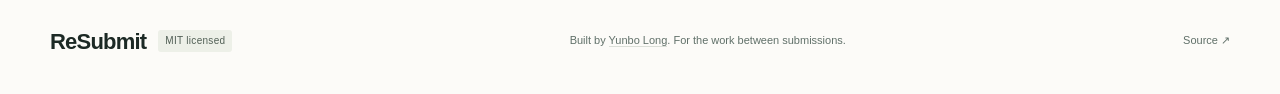
==== commit 3411ee66: "v0.4.0: support global journal, special-issue and conference recommendations with institution-aware " ====
--- a/site/index.html
+++ b/site/index.html
@@ -3,10 +3,10 @@
 <head>
   <meta charset="utf-8">
   <meta name="viewport" content="width=device-width, initial-scale=1">
-  <meta name="description" content="ReSubmit: open-source skills for host-LLM conference recommendations and LaTeX-native revision. Verify rankings and deadlines, predict fit, and preserve the science.">
+  <meta name="description" content="ReSubmit: open-source skills for host-LLM journal and conference recommendations and LaTeX-native revision. Verify rankings and deadlines, predict fit, and preserve the science.">
   <meta name="theme-color" content="#173f35">
   <meta property="og:title" content="ReSubmit — Keep the science. Fix the paper.">
-  <meta property="og:description" content="Choose a venue with your existing agent, then revise the LaTeX. No model training or separate prediction API.">
+  <meta property="og:description" content="Find a suitable journal, special issue or conference with your agent, then revise the LaTeX. No model training or separate prediction API.">
   <meta property="og:type" content="website">
   <title>ReSubmit — Conference recommendations and LaTeX revision</title>
   <link rel="icon" href="assets/favicon.svg" type="image/svg+xml">
@@ -17,15 +17,15 @@
 <body>
 <a class="skip" href="#main">Skip to content</a>
 <header class="header">
-  <a class="brand" href="#main" aria-label="ReSubmit home"><span class="brand-mark" aria-hidden="true">R<span>↗</span></span>ReSubmit<span class="version">v0.3.2</span></a>
+  <a class="brand" href="#main" aria-label="ReSubmit home"><span class="brand-mark" aria-hidden="true">R<span>↗</span></span>ReSubmit<span class="version">v0.4.0</span></a>
   <nav aria-label="Main navigation"><a href="#venues">Venues</a><a href="#workflow">Workflow</a><a href="#demo">Demo</a><a href="#install">Install</a><a class="nav-repo" href="https://github.com/Yunbo-max/Resubmit">GitHub <span aria-hidden="true">↗</span></a></nav>
 </header>
 <main id="main">
   <section class="hero wrap">
     <div class="hero-copy">
-      <p class="eyebrow"><span class="dot"></span> Open-source Agent Skills · v0.3.2</p>
+      <p class="eyebrow"><span class="dot"></span> Open-source Agent Skills · v0.4.0</p>
       <h1>Keep the science.<br><em>Fix the paper.</em></h1>
-      <p class="intro">Find a fitting conference with your existing agent. Then revise your LaTeX, preserve the evidence, and check the PDF you actually deliver.</p>
+      <p class="intro">Find a fitting journal or conference with your existing agent. Then revise your LaTeX, preserve the evidence, and check the PDF you actually deliver.</p>
       <div class="actions"><a class="button primary" href="#install">Get the skills <span aria-hidden="true">↗</span></a><a class="button secondary" href="#demo">See the revision <span aria-hidden="true">↓</span></a></div>
       <p class="hero-note">Two skills. Your existing LLM. No separate prediction service.</p>
     </div>
@@ -68,7 +68,7 @@
 cd Resubmit
 python scripts/install_skill.py --agent codex --skill selecting-conference-venues
 python scripts/install_skill.py --agent codex --skill resubmitting-papers</code></pre><p id="install-note">Installs both skill folders under ~/.agents/skills/. Remove either command to install just one. Existing installations are never overwritten.</p><p id="copy-status" aria-live="polite"></p></div></section>
-  <section class="section wrap trust"><div><p class="eyebrow">05 / Know the boundaries</p><h2>Checks you can inspect.<br>Claims we will not make.</h2></div><div><p>The project includes deterministic tests and synthetic one- and two-column LaTeX fixtures. Read the validation records and CI results rather than treating a green check as proof of scientific correctness.</p><p>Model recommendations are not independently validated acceptance forecasts. No acceptance guarantees. No fabricated experiments. No universal conference compatibility claim. This website does not accept manuscripts; your agent provider's privacy and compute policies still apply.</p><div class="link-row"><a class="text-link" href="https://github.com/Yunbo-max/Resubmit/actions/workflows/ci.yml">CI ↗</a><a class="text-link" href="https://github.com/Yunbo-max/Resubmit/blob/main/docs/VALIDATION_v0.3.2.md">Validation ↗</a><a class="text-link" href="https://github.com/Yunbo-max/Resubmit/blob/main/CONTRIBUTING.md">Contribute ↗</a></div></div></section>
+  <section class="section wrap trust"><div><p class="eyebrow">05 / Know the boundaries</p><h2>Checks you can inspect.<br>Claims we will not make.</h2></div><div><p>The project includes deterministic tests and synthetic one- and two-column LaTeX fixtures. Read the validation records and CI results rather than treating a green check as proof of scientific correctness.</p><p>Model recommendations are not independently validated acceptance forecasts. No acceptance guarantees. No fabricated experiments. No universal conference compatibility claim. This website does not accept manuscripts; your agent provider's privacy and compute policies still apply.</p><div class="link-row"><a class="text-link" href="https://github.com/Yunbo-max/Resubmit/actions/workflows/ci.yml">CI ↗</a><a class="text-link" href="https://github.com/Yunbo-max/Resubmit/blob/main/docs/VALIDATION_v0.4.0.md">Validation ↗</a><a class="text-link" href="https://github.com/Yunbo-max/Resubmit/blob/main/CONTRIBUTING.md">Contribute ↗</a></div></div></section>
 </main>
 <footer class="wrap"><a class="brand" href="#main">ReSubmit<span class="version">MIT licensed</span></a><p>Built by <a href="https://github.com/Yunbo-max">Yunbo Long</a>. For the work between submissions.</p><a href="https://github.com/Yunbo-max/Resubmit">Source ↗</a></footer>
 </body>
